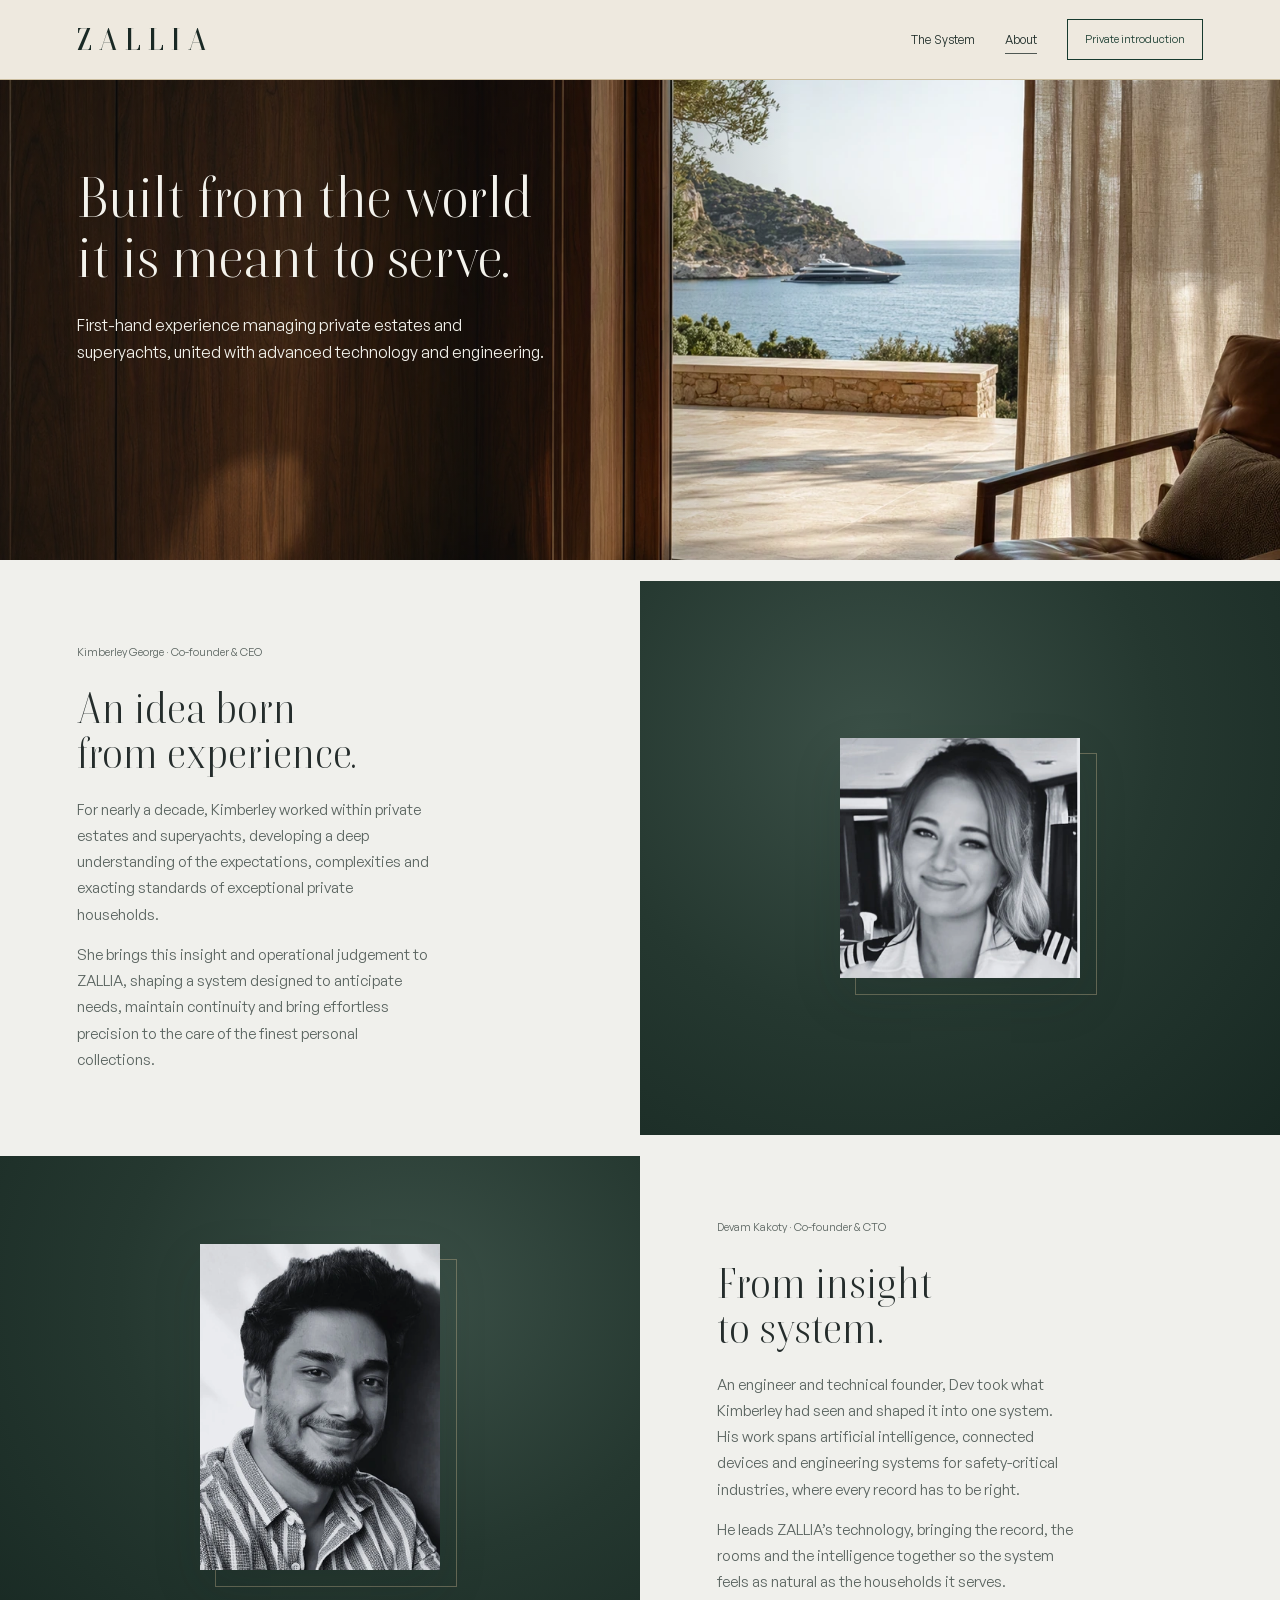
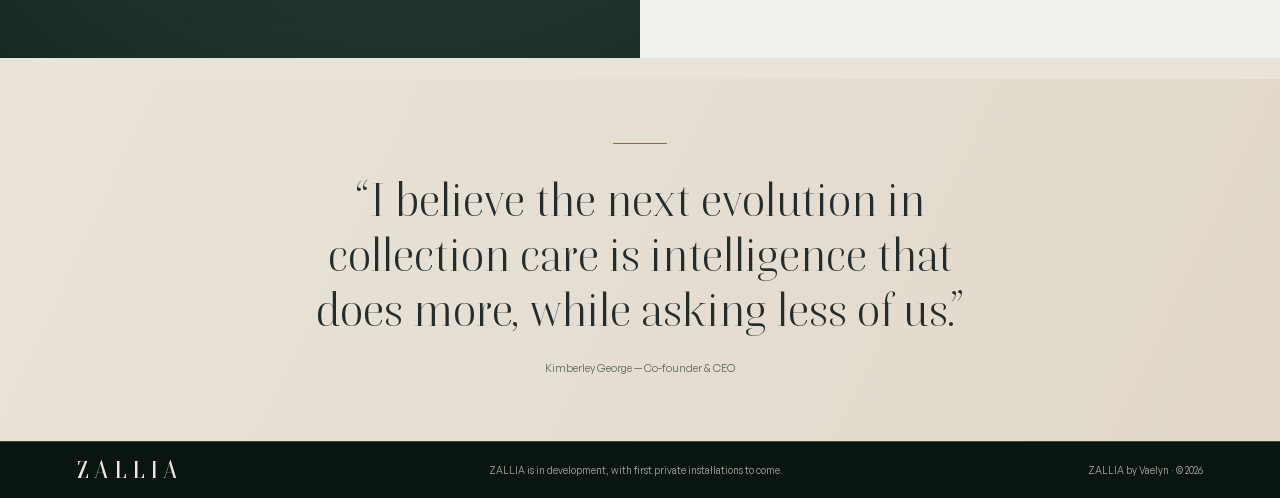
==== about.html @ d02bfb21 "Closing button 'Arrange a conversation'; phone Q&A sits on the film; loop plays while the section is" ====
<!doctype html>
<html lang="en">
<head>
<meta charset="utf-8"/>
<meta content="width=device-width, initial-scale=1" name="viewport"/>
<meta content="index, follow" name="robots"/>
<meta content="The operational experience and technical ambition behind Zallia." name="description"/>
<meta content="#133026" name="theme-color"/>
<link href="https://www.vaelyn.co/about.html" rel="canonical"/>
<link href="assets/brand/favicon.svg" rel="icon" type="image/svg+xml"/>
<meta content="website" property="og:type"/>
<meta content="About — Zallia" property="og:title"/>
<meta content="First-hand experience managing private estates and superyachts, united with advanced technology and engineering." property="og:description"/>
<meta content="https://www.vaelyn.co/about.html" property="og:url"/>
<meta content="https://www.vaelyn.co/assets/social/og-card.jpg" property="og:image"/>
<meta content="summary_large_image" name="twitter:card"/>
<meta content="https://www.vaelyn.co/assets/social/og-card.jpg" name="twitter:image"/>
<title>About — Zallia</title>
<link href="shared/site.css" rel="stylesheet"/>
<link href="shared/jade.css" rel="stylesheet"/>
<script defer="" src="assets/lucide.min.js"></script>
<script defer="" src="shared/site.js"></script>
<link href="shared/cinematic.css" rel="stylesheet"/><script defer="True" src="shared/cinematic.js"></script></head>
<body class="inner-page about-page v2-experience">
<a class="skip-link" href="#main">Skip to content</a>
<header class="site-header">
<a aria-label="Zallia home" class="wordmark" href="index.html">ZALLIA</a>
<nav aria-label="Main navigation" class="desktop-nav"><a href="system.html">The System</a>
<a aria-current="page" href="about.html">About</a><button class="outline-button compact" data-dialog="preview-dialog" type="button">Private introduction</button></nav>
<button aria-controls="mobile-nav" aria-expanded="false" aria-label="Open navigation" class="icon-button menu-toggle" type="button"><i aria-hidden="true" data-lucide="menu"></i></button>
<nav aria-label="Mobile navigation" class="mobile-nav" hidden="" id="mobile-nav"><a href="system.html">The System</a>
<a aria-current="page" href="about.html">About</a><button class="outline-button" data-dialog="preview-dialog" type="button">Private introduction</button></nav>
</header>
<main id="main"><header class="page-intro about-intro">
<img alt="" class="about-backdrop" decoding="async" fetchpriority="high" height="1152" loading="eager" sizes="100vw" src="assets/openings/about-1600.webp" srcset="assets/openings/about-640.webp 640w, assets/openings/about-960.webp 960w, assets/openings/about-1600.webp 1600w, assets/openings/about-2048.webp 2048w" width="2048"/>
<h1>Built from the world<br/>
it is meant to serve.</h1>
<p>First-hand experience managing private estates and superyachts, united with advanced technology and engineering.</p>
</header><section class="founder-story" id="origin">
<div class="founder-copy">
<p class="section-label">Kimberley George · Co-founder &amp; CEO</p>
<h2>An idea born<br/>
from experience.</h2><p>For nearly a decade, Kimberley worked within private estates and superyachts, developing a deep understanding of the expectations, complexities and exacting standards of exceptional private households.</p><p>She brings this insight and operational judgement to ZALLIA, shaping a system designed to anticipate needs, maintain continuity and bring effortless precision to the care of the finest personal collections.</p>
</div>
<figure class="founder-portrait">
<img alt="Kimberley George, co-founder of Zallia." decoding="async" height="512" loading="lazy" sizes="(max-width: 600px) 180px, 240px" src="assets/founders/kimberley-318.webp" srcset="assets/founders/kimberley-180.webp 180w, assets/founders/kimberley-318.webp 318w, assets/founders/kimberley-512.webp 512w" width="512"/>
</figure>
</section><section class="founder-story founder-reverse" id="engineering">
<div class="founder-copy">
<p class="section-label">Devam Kakoty · Co-founder &amp; CTO</p>
<h2>From insight<br/>
to system.</h2><p>An engineer and technical founder, Dev took what Kimberley had seen and shaped it into one system. His work spans artificial intelligence, connected devices and engineering systems for safety-critical industries, where every record has to be right.</p><p>He leads ZALLIA&rsquo;s technology, bringing the record, the rooms and the intelligence together so the system feels as natural as the households it serves.</p>
</div>
<figure class="founder-portrait">
<img alt="Devam Kakoty, co-founder of Zallia." decoding="async" height="594" loading="lazy" sizes="(max-width: 600px) 180px, 240px" src="assets/founders/devam-318.webp" srcset="assets/founders/devam-180.webp 180w, assets/founders/devam-318.webp 318w, assets/founders/devam-437.webp 437w" width="437"/>
</figure>
</section><section aria-label="Our ambition" class="founder-statement">
<blockquote class="pull-quote">“I believe the next evolution in collection care is intelligence that does more, while asking less of us.”</blockquote>
<p class="quote-credit">Kimberley George — Co-founder &amp; CEO</p>
</section></main>
<footer class="site-footer">
<div class="footer-main">
<div class="footer-brand">
<a aria-label="Zallia home" class="wordmark" href="index.html">ZALLIA</a>
<p class="footer-status">ZALLIA is in development, with first private installations to come.</p>
<p>ZALLIA by Vaelyn · © 2026</p>
</div>
</div>
</footer>
<dialog aria-labelledby="preview-title" id="preview-dialog">
<button aria-label="Close private introduction" class="icon-button dialog-close" data-close="" type="button"><i aria-hidden="true" data-lucide="x"></i></button>
<p class="eyebrow">A private introduction</p>
<h2 id="preview-title">Let’s talk about<br/>your collection.</h2>
<p>A private conversation about your collection and what you would like from Zallia. For you, or the people who care for it.</p>
<a class="outline-button" href="mailto:kimberley.g@vaelyn.co?subject=Zallia%20private%20introduction&amp;body=Hello%20Kimberley%2C%0A%0AI%27d%20like%20a%20private%20introduction%20to%20Zallia.%0A%0A">Start a conversation<i aria-hidden="true" data-lucide="arrow-up-right"></i></a>
<p class="dialog-note">Opens your email app.<br/><a href="mailto:kimberley.g@vaelyn.co">kimberley.g@vaelyn.co</a></p>
</dialog>
</body>
</html>
---- shared/site.css ----
@font-face{font-family:Boska;src:url("../assets/fonts/fontshare/2WOBSOJLL4JK7IHX3NLDIY3DAIT52O4K.woff2") format("woff2");font-style:normal;font-weight:400;font-display:swap}
@font-face{font-family:Boska;src:url("../assets/fonts/fontshare/DCZMHDUIIND3BTWZGHAVWGQPO6EB5M4I.woff2") format("woff2");font-style:normal;font-weight:500;font-display:swap}
@font-face{font-family:"General Sans";src:url("../assets/fonts/fontshare/7YY3ZAAE3TRV2LANYOLXNHTPHLXVWTKH.woff2") format("woff2");font-style:normal;font-weight:400;font-display:swap}
@font-face{font-family:"General Sans";src:url("../assets/fonts/fontshare/SB2OEB6IKZPRR6JT4GFJ2TFT6HBB6AZN.woff2") format("woff2");font-style:normal;font-weight:500;font-display:swap}
/* Shared material palette: architectural ink, mineral paper, a restrained metal accent.
   Dark openings establish the setting; light reading areas give the photographs air. */
:root{
 --ink:#252d2c;--paper:#f0f0ec;--white:#f4f3ed;--muted:#59635f;--green:#445d54;
 --surface-deep:#133026;--surface-mid:#202f2b;--surface-soft:#e4e6e1;--surface-raised:#f7f7f2;
 --surface-stone:#ddd5c8;--surface-linen:#e9e3d9;--line-warm:#b9afa0;
 --inverse-muted:#c9d1cb;--line:#c8ceca;--line-inverse:#ffffff29;
 --accent:#826f4b;--accent-inverse:#c5b38e;--accent-line:#c5b38e66;
 --focus-light:#526f63;--focus-dark:#d4c39c;--focus-ring:var(--focus-light);
 --button-hover:#445d540d;--panel-dark:#202f2bf7;--panel-light:#f0f0ecf7;
 --scrim-rgb:19 48 38;--image-shadow:0 1px 12px #0009;
 --ease-out:cubic-bezier(.22,.61,.36,1);--interaction-duration:180ms;
 --serif:Boska,Georgia,serif;--sans:"General Sans",Arial,Helvetica,sans-serif;--gutter:6%;
 --chapter-breath:clamp(12px,1.666667vw,28px);--header-height:80px;
 /* Architectural glass, adapted from the owner MVP's neutral graphite material.
    Restrained sheen and edge light; champagne is reserved for meaningful accents. */
 --glass-fill:rgb(12 16 18 / 66%);--glass-header-fill:rgb(12 16 18 / 78%);
 --glass-edge:rgb(241 246 250 / 25%);
 --glass-sheen:linear-gradient(125deg,#fafcff16,#eff4f805 34%,#ffffff03 66%,#d5dce209);
 --glass-shadow:0 20px 44px -16px #0009,0 5px 18px -9px #0007;
 --glass-rim:inset 0 1px 0 #fcfdff29,inset 1px 0 0 #f5f8fb0c;
 --glass-solid:#171d1f;
 /* Warm limestone chrome: quieter than white, richer than grey, and still
    distinct from the mineral page surfaces. Deep evergreen retains continuity
    with the collection system rather than introducing another brand colour. */
 --header-surface:#eee9df;--header-ink:#1a2925;--header-line:rgb(26 41 37 / 18%);
 --header-glass-fill:rgb(238 233 223 / 88%);
 --header-glass-sheen:linear-gradient(125deg,#fffdf9a8,#f8f3e940 42%,#e6dfd31f);
 --header-shadow:0 10px 30px -20px rgb(18 29 26 / 42%)
}
*{box-sizing:border-box}
html{scroll-behavior:smooth;scroll-padding-top:calc(var(--header-height) + 16px)}
body{margin:0;color:var(--ink);background:var(--paper);font:15px/1.6 var(--sans);font-synthesis:none;-webkit-font-smoothing:antialiased}
body:has(dialog[open]){overflow:hidden}
a{color:inherit;text-decoration:none}
button{font:inherit;color:inherit;cursor:pointer;border-radius:0}
a,button{-webkit-tap-highlight-color:transparent}
img{display:block;max-width:100%}
svg{width:18px;height:18px;stroke-width:1.35;flex-shrink:0}
button svg,a svg{pointer-events:none}
h1,h2,h3,p{margin:0}
h1,h2,h3,blockquote{font-family:var(--serif);font-weight:400;letter-spacing:0}
b,strong{font-weight:500}
a:focus-visible,button:focus-visible,summary:focus-visible,[tabindex="0"]:focus-visible{outline:2px solid var(--focus-ring);outline-offset:5px}
[hidden]{display:none!important}
section{scroll-margin-top:12px}
:is(a,button,summary,input,select,textarea,[tabindex]){scroll-margin-block:12px}
/* Breathing room belongs to the incoming section, not an exposed white gutter.
   Continue its material into a small internal band; no footer spacer or effects. */
#main{display:flex;flex-direction:column;gap:0;padding-bottom:0}
#main>:not(script):not(:first-child){border-block-start:var(--chapter-breath) solid var(--chapter-surface,var(--paper))}
.page-intro,.hero,.chapter.dark,.founder-statement,.owner-readiness,.system-environment,.system-follow-through{--chapter-surface:var(--surface-deep)}
.owner-physical,.system-connected{--chapter-surface:var(--surface-soft)}
#main>.page-intro{width:100%;margin:0}
#main>script{display:none}
.skip-link{position:fixed;top:10px;left:10px;z-index:100;background:white;padding:12px 20px;transform:translateY(-160%)}
.skip-link:focus{transform:none}
/* One header treatment for every page; no Home-only opacity or positioning. */
.site-header{position:fixed;inset:0 0 auto;z-index:40;display:flex;align-items:center;justify-content:space-between;gap:28px;padding:19px var(--gutter);border-bottom:1px solid var(--header-line);background:var(--header-surface);color:var(--header-ink);--focus-ring:var(--focus-light);--button-hover:rgb(26 41 37 / 7%);box-shadow:var(--header-shadow),inset 0 -1px 0 #ffffff73}
.inner-page::before{content:"";position:absolute;inset:0 0 auto;height:var(--header-height);background:var(--header-surface);pointer-events:none}
.inner-page #main{padding-top:var(--header-height)}
.wordmark{font:500 31px/1 var(--serif);letter-spacing:7px;white-space:nowrap}
.desktop-nav{display:flex;align-items:center;gap:30px}
.desktop-nav>a{font-size:12px;padding-block:8px}
.desktop-nav>a:hover,a[aria-current=page]{text-decoration:underline;text-underline-offset:7px;text-decoration-thickness:1px}
.outline-button{display:inline-flex;align-items:center;justify-content:space-between;gap:27px;min-height:48px;padding:12px 21px;border:1px solid currentColor;background:transparent;font-size:12px;line-height:1.4;transition:background var(--interaction-duration) var(--ease-out)}
.outline-button:hover{background:var(--button-hover)}
.outline-button svg{width:17px;height:17px;transition:transform var(--interaction-duration) var(--ease-out)}
.outline-button:is(:hover,:focus-visible) svg{transform:translateX(3px)}
.compact{min-height:41px;padding:9px 17px;gap:21px;font-size:11px}
.text-link{display:inline-flex;align-items:center;gap:16px;font-size:12px;border-bottom:1px solid var(--muted);padding-bottom:8px;margin-top:26px}
.text-link:hover{color:var(--green)}
.icon-button{display:grid;place-items:center;width:44px;height:44px;background:none;border:1px solid transparent}
.icon-button:hover{border-color:currentColor}
.menu-toggle,.mobile-nav{display:none}
.eyebrow{font:10px/1.5 var(--sans);letter-spacing:1.6px;text-transform:uppercase}
.section-label{display:flex;align-items:center;gap:14px;margin-bottom:25px;font:10px/1.5 var(--sans);color:var(--muted)}
.section-label::after{content:"";display:block;height:1px;width:54px;background:currentColor;opacity:.5}
.hero{position:relative;height:min(92svh,980px);min-height:740px;overflow:hidden;color:var(--white);background:var(--surface-deep);--focus-ring:var(--focus-dark)}
.hero-art{position:absolute;inset:0;container-type:size;overflow:hidden}
/* Keep artwork and interface coordinates on the same 16:9 plane while cropping. */
.hero-architecture{position:absolute;left:50%;top:50%;width:max(100cqw,177.7778cqh);aspect-ratio:16/9;transform:translate(-50%,-50%)}
.hero-photo{position:absolute;inset:0;width:100%;height:100%;object-fit:cover;object-position:center}
.hero-mirror-hint{position:absolute;left:54%;top:29%;width:16%;color:var(--white);text-shadow:var(--image-shadow);isolation:isolate}
.hero-mirror-hint::before{content:"";position:absolute;z-index:-1;inset:-12px -10px;background:rgb(var(--scrim-rgb)/23%);filter:blur(10px);pointer-events:none}
.hero-mirror-hint>span{font:500 clamp(9px,1cqw,15px)/1 var(--serif);letter-spacing:3px}
.hero-mirror-hint>p{font:400 clamp(19px,2.6cqw,43px)/1.04 var(--serif);margin-top:24px}
.hero-mirror-hint>small{display:block;font-size:clamp(8px,.72cqw,12px);line-height:1.6;margin-top:22px;color:var(--white)}
.hero::after{content:"";position:absolute;inset:0;background:linear-gradient(90deg,rgb(var(--scrim-rgb)/94%) 0%,rgb(var(--scrim-rgb)/84%) 23%,rgb(var(--scrim-rgb)/46%) 43%,transparent 62%);pointer-events:none}
.hero-copy{position:relative;z-index:1;display:flex;flex-direction:column;align-items:flex-start;justify-content:center;height:100%;padding:137px var(--gutter) 67px}
.hero-copy .eyebrow{margin-bottom:25px;font-size:10px;letter-spacing:2px;color:var(--accent-inverse)}
.hero h1{font-size:64px;line-height:1.08;letter-spacing:0;max-width:600px;text-wrap:balance}
.hero-copy .lead{max-width:480px;font-size:16px;line-height:1.75;color:var(--white);margin-top:26px;text-wrap:pretty}
.hero-scope{font-size:12px;line-height:1.7;color:var(--inverse-muted);margin-top:18px}
.hero-actions{display:flex;align-items:center;gap:27px;margin-top:30px;flex-wrap:wrap}
.hero-actions .outline-button{background:var(--paper);color:var(--surface-deep);border-color:var(--paper);min-height:49px}
.hero-actions .outline-button:hover{background:var(--surface-soft);border-color:var(--surface-soft)}
.story-band{display:grid;grid-template-columns:36% 64%;border-bottom:1px solid var(--line)}
.story-copy{padding:52px 40px 52px 16.65%;align-self:center}
.story-copy h2{font-size:47px;line-height:1.04;margin-bottom:23px}
.story-copy>p{font-size:15px;line-height:1.65;color:var(--muted);max-width:345px}
.story-scene{position:relative;min-height:470px;overflow:hidden;background:#dddcd4}
.story-scene>img{width:100%;height:100%;position:absolute;object-fit:cover;object-position:center}
.movement-scene>img{object-position:45% center}
.example-label{font:9px/1.4 var(--sans);letter-spacing:.6px;color:var(--muted);text-transform:uppercase}
.movement-notice{position:absolute;right:5%;top:22%;width:250px;background:var(--panel-dark);color:var(--white);border:1px solid var(--accent-line);padding:17px 18px;box-shadow:0 8px 30px #11111118}
.movement-notice .example-label{display:block;color:var(--inverse-muted);font-size:8px;margin-bottom:12px}
.notice-title{display:flex;align-items:center;gap:9px;font-size:11px;padding-bottom:12px;border-bottom:1px solid var(--line-inverse)}
.notice-title svg{width:15px;height:15px}
.movement-notice strong{display:block;margin-top:12px;font-size:13px;font-weight:400}
.movement-notice p{font-size:10px;color:var(--inverse-muted);margin-top:6px;line-height:1.7}
.movement-notice .notice-foot{font-size:9px;color:var(--inverse-muted);margin-top:12px}
.operations-band{grid-template-columns:57% 43%}
.operations-band .story-copy{padding:55px 14% 55px 12%}
.operations-band .story-copy h2{max-width:380px}
.operations-scene{min-height:510px}
.operations-scene>img{object-position:60% center}
.scene-caption{position:absolute;bottom:23px;left:26px;right:26px;color:white;font-size:10px;display:flex;align-items:center;gap:10px;padding:12px 15px;background:#1c241de6;max-width:390px}
.scene-caption svg{width:15px;height:15px}
.request-caption{display:block;max-width:430px;padding:20px 23px}
.request-caption .example-label{display:block;color:#ced6c4;font-size:8px;margin-bottom:9px}
.request-caption>p{font:28px/1.15 var(--serif);margin-bottom:14px}
.request-caption>span:last-child{display:flex;align-items:center;gap:10px;font-size:11px;color:#e1e7d9}
.owner-band{position:relative;min-height:620px;color:var(--white);background:#242820;overflow:hidden}
.owner-band>img{position:absolute;inset:0;width:100%;height:100%;object-fit:cover}
.owner-band::after{content:"";position:absolute;inset:0;background:linear-gradient(90deg,#182017c9,#18201745 42%,transparent 62%);pointer-events:none}
.owner-copy{position:relative;z-index:1;padding:76px 0 75px var(--gutter);width:42%}
.owner-copy .section-label{color:#d8ddcf}
.owner-copy h2{font-size:51px;line-height:1.03;margin-bottom:24px;text-wrap:balance;max-width:500px}
.owner-copy>p{color:#e1e4d9;font-size:15px;max-width:360px;line-height:1.7;margin-bottom:28px}
.chapter>div,.story-band>div{min-width:0}
/* V1.1: three interfaces to one system, not three separate products. */
.interfaces{padding:67px var(--gutter) 64px;background:#f1eee7}
.interfaces-heading{display:grid;grid-template-columns:1fr 1fr;align-items:end;gap:12%;margin-bottom:40px}
.interfaces-heading h2{font-size:47px;line-height:1.05}
.interfaces-heading>p{font-size:14px;line-height:1.75;color:var(--muted);max-width:410px;padding-bottom:5px}
.interfaces-layout{display:grid;grid-template-columns:31% 69%;gap:0}
.interfaces-layout>div{min-width:0}
.interface-tabs{padding-right:35px}
.interface-tab{display:block;text-align:left;width:100%;padding:23px 17px 24px 0;background:none;border:0;border-top:1px solid #c5c8bb;position:relative}
.interface-tab:last-child{border-bottom:1px solid #c5c8bb}
.interface-tab::before{content:"";position:absolute;left:-15px;top:23px;bottom:24px;width:2px;background:transparent}
.interface-tab[aria-selected=true]::before{background:#557049}
.interface-tab-title{display:flex;align-items:center;justify-content:space-between;gap:14px;font:28px/1.15 var(--serif)}
.interface-tab-title svg{width:17px;height:17px;opacity:.35;transition:opacity .2s}
.interface-tab:hover .interface-tab-title svg,.interface-tab[aria-selected=true] .interface-tab-title svg{opacity:1}
.interface-tab-copy{display:block;font-size:12px;line-height:1.65;color:var(--muted);margin-top:12px;max-width:275px}
.interface-tab-note{display:block;font-size:10px;color:#3e5739;margin-top:13px}
.interface-panel{position:relative;height:545px;overflow:hidden;background:#ddd8cc;container-type:size}
.interface-panel:focus-visible{outline-offset:6px}
.interface-backdrop{position:absolute;inset:0;width:100%;height:100%;object-fit:cover}
.mirror-panel::before{content:"";position:absolute;inset:0;z-index:1;background:linear-gradient(0deg,#162017cc,transparent 27%);pointer-events:none}
.mirror-architecture{position:absolute;left:50%;top:50%;width:max(100cqw,177.7778cqh);aspect-ratio:16/9;transform:translate(-50%,-50%)}
.mirror-architecture::before{content:"";position:absolute;left:32%;top:0;width:35.5%;height:100%;z-index:1;background:linear-gradient(180deg,#17221944,#07140c22 66%,transparent 90%);pointer-events:none}
.mirror-display{position:absolute;z-index:2;top:16%;left:35%;width:28%;color:#f5f4ec;text-shadow:0 1px 6px #121810b3}
.screen-wordmark{display:block;font:500 14px/1 var(--serif);letter-spacing:4px}
.screen-eyebrow{display:block;font:9px/1.5 var(--sans);color:#607054;letter-spacing:.2px}
.mirror-display .screen-eyebrow{margin-top:25px;color:#e2e7d8;font-size:10px}
.mirror-greeting{font:clamp(31px,4cqw,42px)/1.02 var(--serif);margin-top:11px}
.mirror-palette{font-size:11px;line-height:1.6;color:#e4e8dc;margin-top:13px}
.selection-gallery{display:grid;grid-template-columns:repeat(3,minmax(0,1fr));gap:14px;margin-top:23px}
.selection-piece{min-width:0;margin:0}
.selection-piece img{width:100%;height:auto;aspect-ratio:1;object-fit:cover;background:#c9bba6}
.selection-piece figcaption{font:11px/1.5 var(--sans);margin-top:10px;color:var(--muted)}
.mirror-display .selection-gallery{gap:8px;margin-top:18px}
.mirror-display .selection-piece img{aspect-ratio:1.05;border:1px solid #f2eadc40}
.mirror-display .selection-piece figcaption{font-size:9px;line-height:1.4;margin-top:7px;color:#f0f1e8}
.mirror-prompt{font:400 18px/1.2 var(--serif);color:#e0e4d6;margin-top:18px;max-width:230px}
.interface-caption{position:absolute;z-index:2;bottom:23px;left:27px;right:27px;font-size:12px;line-height:1.6;color:#fcfcf7}
.interface-caption>span{font-size:9px;opacity:.87}
.staff-panel{display:flex;align-items:center;justify-content:center;padding:38px 28px 96px;background:linear-gradient(150deg,#e0ddd3,#c9c8b9)}
.staff-display{width:100%;max-width:550px;background:#f6f5ef;border:9px solid #283128;border-radius:8px;box-shadow:10px 17px 30px #222c2421}
.console-top{display:flex;justify-content:space-between;align-items:center;gap:15px;padding:15px 22px;border-bottom:1px solid #d4d7ca}
.console-top>span:last-child{font-size:9px;color:#616b58}
.console-body{padding:24px 22px 18px}
.console-heading{font:34px/1.1 var(--serif);margin-top:7px}
.console-subtitle{font-size:10px;color:#69715f;margin-top:10px;margin-bottom:21px}
.console-row{display:flex;justify-content:space-between;align-items:center;gap:15px;padding:13px 0;border-top:1px solid #d8dbce;font-size:11px}
.console-row>span:first-child{display:flex;align-items:center;gap:10px}
.console-row>span:last-child{font-size:9px;color:#4f6144}
.console-row svg{width:15px;height:15px;color:#74826b}
.console-foot{display:flex;align-items:center;gap:8px;font-size:9px;color:#65725b;border-top:1px solid #d8dbce;padding-top:15px}
.console-foot svg{width:14px;height:14px}
.staff-panel .interface-caption,.app-panel .interface-caption{color:#36422e}
.app-panel{display:flex;align-items:center;justify-content:center;padding:24px 30px 84px;background:linear-gradient(120deg,#d0d4c4,#e8e6dc)}
.app-display{position:relative;width:219px;height:426px;padding:30px 20px 18px;background:#f6f4ec;border:5px solid #30362a;border-radius:28px;box-shadow:12px 18px 28px #29322224}
.app-camera{position:absolute;width:46px;height:8px;background:#30362a;top:8px;left:calc(50% - 23px);border-radius:6px}
.app-display .screen-wordmark{font-size:12px;letter-spacing:3px}
.app-display .screen-eyebrow{font-size:8px;margin-top:21px}
.app-heading{font:31px/1.02 var(--serif);margin-top:6px}
.app-piece{height:131px;margin-top:14px;overflow:hidden;background:#d0c5b3}
.app-piece img{width:100%;height:100%;object-fit:cover;object-position:50% 57%}
.app-piece-title{font-size:11px;margin-top:12px}
.app-piece-state{font-size:9px;color:#65715a;margin-top:3px}
.app-update{display:flex;align-items:center;gap:8px;font-size:9px;line-height:1.5;color:#4b6041;margin-top:15px;padding-top:12px;border-top:1px solid #d5d8c9}
.app-update svg{width:14px;height:14px}
.trust-band{padding:49px var(--gutter) 52px;display:grid;grid-template-columns:1fr 1fr;gap:12%;border-top:1px solid var(--line)}
.trust-band h2{font-size:31px;line-height:1.15}
.trust-band p{font-size:13px;color:var(--muted);line-height:1.7;margin-top:14px;max-width:470px}
.trust-band .text-link{margin-top:19px;font-size:11px}
.site-footer{position:relative;isolation:isolate;overflow:hidden;background:#081510;color:#eee7db;padding:6px var(--gutter);border-top:1px solid #a8946866;--focus-ring:var(--focus-dark)}
.site-footer::before{content:"";position:absolute;z-index:-1;inset:0;background:linear-gradient(105deg,#06110dcf,#0b1b15d9),var(--jade-texture) center 46%/cover;opacity:.09;pointer-events:none}
.footer-main{position:relative;display:block}
.footer-brand{display:flex;flex-wrap:wrap;align-items:center;justify-content:space-between;gap:0 16px}
.footer-brand p{font:10px/1.5 var(--sans);color:#aaa99f;white-space:nowrap}
.site-footer .wordmark{display:flex;align-items:center;min-height:44px;font-size:24px;letter-spacing:5px}
/* Footer status line: honest, quiet, part of the brand line; legible on the midnight footer. */
.footer-status{order:0;flex:1 1 auto;text-align:center;white-space:normal!important}
.footer-brand>p:last-child{order:1}
@media(max-width:700px){.footer-status{order:2;flex-basis:100%;text-align:left!important;padding-bottom:10px}}
/* Deeper pages share the same editorial system. */
.page-intro{padding:69px var(--gutter) 53px;max-width:none;margin:auto;background:var(--surface-deep);color:var(--white);--focus-ring:var(--focus-dark)}
.page-intro .eyebrow{color:var(--accent-inverse);margin-bottom:22px}
.page-intro h1{font-size:68px;line-height:1;max-width:830px}
.page-intro>p:last-child{margin-top:25px;max-width:54ch;font-size:17px;line-height:1.65;color:var(--inverse-muted)}
.page-cover{position:relative;margin:0 var(--gutter);aspect-ratio:2.35;overflow:hidden;background:#33382e}
.page-cover img{position:absolute;inset:0;width:100%;height:100%;object-fit:cover}
.page-cover .scene-caption{max-width:580px}
.page-cover.operations-cover img,.page-cover.owner-cover img{object-position:center 25%}
.page-cover.collection-cover img{object-position:center 60%}
.chapter{display:grid;grid-template-columns:38% 62%;padding:70px var(--gutter);border-bottom:1px solid var(--line);gap:0}
.chapter-heading{padding-right:15%}
.chapter-heading h2{font-size:44px;line-height:1.06}
.chapter-heading>p{font-size:13px;color:var(--muted);margin-top:20px}
.chapter-content>p{color:var(--muted);font-size:15px;line-height:1.75;max-width:62ch}
.chapter-content>p+p{margin-top:20px}
.chapter-content>p.section-followup{margin-top:27px;font-size:14px}
.chapter-photo{margin-top:29px;width:100%;height:auto;aspect-ratio:16/8;object-fit:cover}
.onboarding-steps{display:grid;grid-template-columns:repeat(3,minmax(0,1fr));gap:22px;padding:0;margin:27px 0 0;list-style:none}
.onboarding-steps li{border-top:1px solid var(--line);padding-top:18px}
.onboarding-steps h3{font-size:25px;line-height:1.08;margin:0 0 11px}
.onboarding-steps p{font-size:12px;line-height:1.7;color:var(--muted)}
.feature-list{margin:28px 0 0;padding:0;list-style:none;border-top:1px solid var(--line)}
.feature-list li{display:grid;grid-template-columns:180px 1fr;gap:30px;padding:19px 0;border-bottom:1px solid var(--line)}
.feature-list strong{font-size:13px;font-weight:400}
.feature-list p{font-size:13px;color:var(--muted);line-height:1.7}
.chapter.dark{background:var(--surface-deep);color:var(--white);--focus-ring:var(--focus-dark)}
.dark .section-label,.dark .chapter-heading>p,.dark .chapter-content>p,.dark .feature-list p{color:var(--inverse-muted)}
.dark .feature-list,.dark .feature-list li{border-color:var(--line-inverse)}
.dark .example-label{color:var(--inverse-muted)}
.intent-example{border-block:1px solid var(--line-inverse);padding:25px 0;margin-top:29px}
.intent-request{font:35px/1.12 var(--serif);max-width:580px}
.intent-example ol{display:grid;grid-template-columns:repeat(3,minmax(0,1fr));gap:24px;list-style:none;padding:0;margin:26px 0 0}
.intent-example li strong{display:block;font-weight:400;font-size:13px;margin-bottom:9px}
.intent-example li>span{display:block;font-size:12px;line-height:1.7;color:var(--inverse-muted)}
.technical-detail{border-block:1px solid #7a897366;margin-top:28px;padding:19px 0}
.technical-detail summary{cursor:pointer;font-size:12px;line-height:1.7}
.technical-detail p{font-size:13px;line-height:1.75;color:#d5decd;margin-top:17px;max-width:700px}
.change-example{margin-top:29px}
.change-note,.change-response{padding:5px 0 5px 22px;border-left:1px solid var(--accent-inverse);margin-top:22px}
.change-note>span,.change-response>span{font-size:10px;color:var(--inverse-muted);letter-spacing:.4px}
.change-note p,.change-response p{font-size:14px;line-height:1.7;margin-top:10px;max-width:610px}
.change-response{border-color:var(--inverse-muted);margin-top:28px}
.change-outcome{font-size:11px;color:var(--inverse-muted);margin-top:24px}
.handover-story{padding:66px var(--gutter);border-bottom:1px solid var(--line)}
.handover-heading{display:grid;grid-template-columns:38% 62%;margin-bottom:34px}
.handover-heading h2{font-size:44px;line-height:1.06;padding-right:12%}
.handover-heading>p{color:var(--muted);max-width:60ch;align-self:end;font-size:15px;line-height:1.75}
.handover-gallery{display:grid;grid-template-columns:repeat(4,minmax(0,1fr));gap:20px;list-style:none;padding:0;margin:0}
.handover-gallery img{width:100%;height:auto;aspect-ratio:4/5;object-fit:cover}
.handover-gallery h3{font:400 13px/1.4 var(--sans);margin-top:18px}
.handover-gallery p{font-size:12px;color:var(--muted);line-height:1.7;margin-top:8px;max-width:250px}
.anticipation-example{border-block:1px solid var(--line-inverse);margin-top:27px;padding:24px 0}
.anticipation-example h3{font-size:33px;line-height:1.1;margin-top:17px;max-width:560px}
.anticipation-example>p{font-size:14px;color:var(--inverse-muted);line-height:1.75;max-width:650px;margin-top:18px}
.proposal-label{display:block;font-size:11px;color:var(--inverse-muted);margin-top:21px}
.founder-statement{position:relative;padding:64px var(--gutter);background:linear-gradient(115deg,var(--surface-linen),#e1d8ca);color:var(--ink);--chapter-surface:var(--surface-linen)}
.founder-statement::before{content:"";display:block;width:54px;height:1px;background:var(--accent);margin:0 auto 28px}
.founder-statement .pull-quote{max-width:960px;margin-inline:auto;text-align:center;font-size:47px;text-wrap:balance}
.founder-statement .quote-credit{text-align:center;color:var(--muted)}
/* About: architectural context, then two complementary founder stories.
   Authentic deck portraits stay modest in size until originals are supplied. */
.about-page .about-intro{position:relative;isolation:isolate;overflow:hidden;background:var(--surface-deep);color:var(--white);padding-block:88px 82px;min-height:480px;--focus-ring:var(--focus-dark)}
.about-backdrop{position:absolute;z-index:-2;inset:0;width:100%;height:100%;object-fit:cover;object-position:center 53%}
.about-intro::after{content:"";position:absolute;z-index:-1;inset:0;background:linear-gradient(90deg,#10161573 0%,#10161566 41%,transparent 62%)}
.about-page .about-intro h1{max-width:48%;font-size:clamp(44px,4.4vw,68px);line-height:1.06}
.about-page .about-intro>p:last-child{color:var(--white);max-width:42%;font-size:16px}
.founder-story{display:grid;grid-template-columns:1fr 1fr;min-width:0;background:var(--paper)}
.founder-copy{align-self:stretch;display:flex;flex-direction:column;justify-content:center;padding:62px 10% 62px calc(var(--gutter)*2);background:var(--paper);color:var(--ink)}
.founder-copy .section-label{font-size:11px;line-height:1.7;flex-wrap:wrap;margin-bottom:24px}
.founder-copy .section-label::after{display:none}
.founder-copy h2{font-size:clamp(37px,3.25vw,52px);line-height:1.08}
.founder-copy>p:not(.section-label){max-width:40ch;color:var(--muted);font-size:15px;line-height:1.75;margin-top:21px}
.founder-copy>p+p:not(.section-label){margin-top:14px}
.founder-portrait{position:relative;isolation:isolate;margin:0;display:flex;align-items:center;justify-content:center;min-height:430px;background:radial-gradient(ellipse at 36% 28%,#3b5047 0%,#253830 50%,#182923 100%)}
.founder-portrait::before{content:"";position:absolute;z-index:-1;width:240px;aspect-ratio:1;transform:translate(16px,16px);border:1px solid var(--accent-line)}
.founder-portrait img{width:240px;height:auto;box-shadow:0 20px 46px #18232124}
.founder-reverse{--chapter-surface:var(--paper);background:var(--paper);color:var(--ink)}
.founder-reverse .section-label{color:var(--muted)}
.founder-reverse .founder-copy>p:not(.section-label){color:var(--muted)}
.founder-reverse .founder-copy{grid-column:2;grid-row:1;padding-left:12%;padding-right:12%}
.founder-reverse .founder-portrait{grid-column:1;grid-row:1;background:radial-gradient(ellipse at 64% 28%,#3b5047 0%,#253830 50%,#182923 100%)}
.founder-reverse .founder-portrait::before{aspect-ratio:437/594;border-color:var(--accent-line)}
@media(max-width:800px){
 .about-page .about-intro{padding-block:44px 170px;min-height:500px}
 .about-backdrop{object-position:65% 50%}
 .about-intro::after{background:linear-gradient(180deg,#101615db 0%,#101615c4 47%,#1016154d 77%,#10161500 100%)}
 .about-page .about-intro h1{max-width:100%;font-size:50px}
 .about-page .about-intro>p:last-child{max-width:46ch;font-size:15px}
 .founder-story{grid-template-columns:1fr}
 .founder-story .founder-copy{grid-column:1;grid-row:1;padding:38px var(--gutter)}
 .founder-story .founder-portrait{grid-column:1;grid-row:2;min-height:310px;padding:28px}
 .founder-copy>p:not(.section-label){max-width:52ch;font-size:14px}
 .founder-copy h2{font-size:39px}
}
@media(max-width:600px){
 .about-page .about-intro{padding-block:37px 160px;min-height:500px}
 .about-page .about-intro h1{font-size:43px}
 .founder-story .founder-portrait{min-height:260px}
 .founder-portrait img{width:180px}
 .founder-portrait::before{width:180px;transform:translate(12px,12px)}
 .founder-copy .section-label{font-size:10px;margin-bottom:20px}
 .founder-copy h2{font-size:37px}
}
.example-panel{margin-top:29px;padding:28px 31px;background:#eceee5;border:1px solid #cbd1c2}
.example-panel h3{font-size:31px;line-height:1.12}
.example-tabs{display:flex;gap:22px;border-bottom:1px solid #c3cabb;margin:20px 0}
.example-tab{border:0;border-bottom:2px solid transparent;padding:10px 0;background:none;font-size:12px}
.example-tab[aria-selected=true]{border-color:var(--green);color:var(--green)}
.example-output{min-height:126px}
.example-output h4{font:400 15px/1.5 var(--sans);margin:0 0 14px}
.example-output p{font-size:13px;color:var(--muted);line-height:1.75}
.example-output p+p{margin-top:13px}
.curation-edit{margin-top:27px;border-block:1px solid var(--line);padding:0 0 23px}
.curation-edit .example-tabs{margin:0 0 25px;gap:30px}
.curation-edit .example-tab{min-height:47px}
.curation-edit h3{font-size:37px;line-height:1.08;margin:10px 0 13px}
.curation-edit #curation-body{max-width:52ch;font-size:14px;line-height:1.7;color:var(--muted);min-height:48px}
.curation-edit .selection-gallery{gap:16px}
.curation-choice{display:flex;align-items:center;justify-content:space-between;gap:16px 24px;flex-wrap:wrap;margin-top:20px}
.curation-refine{display:inline-flex;align-items:center;gap:10px;min-height:44px;border:0;border-bottom:1px solid #7f8a78;padding:9px 0;background:none;font-size:12px;line-height:1.5;text-align:left}
.curation-refine:hover{color:var(--green);border-color:var(--green)}
.curation-refine svg{width:15px;height:15px}
.curation-choice>p{font-size:11px;line-height:1.6;color:var(--muted);max-width:32ch}
.outcome-view{margin:28px 0 0;background:var(--paper);color:var(--ink);border:1px solid #697363;overflow:hidden}
.outcome-topline{display:flex;align-items:center;justify-content:space-between;gap:15px;padding:16px 23px;border-bottom:1px solid var(--line)}
.outcome-topline .screen-wordmark{font-size:15px;letter-spacing:4px}
.outcome-topline>span:last-child{font-size:11px;color:var(--muted)}
.outcome-body{display:grid;grid-template-columns:56% 44%;margin:0}
.outcome-photo{width:100%;height:100%;min-height:320px;max-height:390px;object-fit:cover;object-position:53% center}
.outcome-copy{display:flex;flex-direction:column;justify-content:center;align-items:flex-start;padding:30px 25px;margin:0}
.outcome-occasion{font-size:11px;color:var(--muted);line-height:1.5}
.outcome-copy h4{font:400 clamp(30px,3.1vw,43px)/1.06 var(--serif);margin:15px 0 30px}
.outcome-confirmation{display:flex;align-items:flex-start;gap:9px;margin:0;padding-top:17px;border-top:1px solid var(--line);color:var(--green);font-size:12px;line-height:1.65}
.outcome-confirmation svg{width:18px;height:18px;flex:0 0 18px;margin-top:2px}
.evidence-row{display:flex;align-items:flex-start;gap:10px;margin-top:18px;font-size:11px;color:var(--green)}
.evidence-row svg{width:15px;height:15px}
.workflow-list{margin:0;padding:0;list-style:none}
.workflow-list li{position:relative;padding:0 0 29px 28px;border-left:1px solid var(--line);margin-left:3px}
.workflow-list li::before{content:"";position:absolute;left:-3px;top:13px;width:5px;height:5px;background:var(--green);border-radius:50%}
.workflow-list li:last-child{border-color:transparent;padding-bottom:0}
.workflow-list h3{font-size:30px;line-height:1.15;margin-bottom:12px}
.workflow-list p{max-width:62ch;font-size:14px;color:var(--muted)}
.pull-quote{margin:0;font-size:43px;line-height:1.18;max-width:780px}
.quote-credit{margin-top:22px;font-size:11px;color:var(--muted)}
/* Material rhythm also applies to the deeper public-only pages: distinguish
   adjacent chapters without new white gutters, art replacements or extra copy. */
.inner-page:not(.system-page) #personal.chapter{background:var(--surface-soft);--chapter-surface:var(--surface-soft)}
.inner-page #team.chapter{background:var(--surface-linen);--chapter-surface:var(--surface-linen)}
.status-note{padding:25px 0 0;margin-top:26px;border-top:1px solid var(--line)}
.status-note strong{display:block;font:400 12px var(--sans);margin-bottom:11px;color:var(--green)}
.status-note p{font-size:13px;line-height:1.7;color:var(--muted)}
dialog{width:min(560px,calc(100% - 32px));max-height:calc(100svh - 40px);overflow-y:auto;padding:56px 44px 39px;border:0;color:var(--ink);background:var(--paper)}
dialog{--focus-ring:var(--focus-light);--button-hover:#445d540d}
dialog::backdrop{background:rgb(var(--scrim-rgb)/76%);backdrop-filter:blur(4px)}
.dialog-close{position:absolute;top:12px;right:12px}
dialog .eyebrow{color:var(--muted);margin-bottom:19px}
dialog h2{font-size:43px;line-height:1.06;margin-bottom:24px}
dialog p{color:var(--muted);font-size:14px;line-height:1.7;margin-bottom:22px}
dialog .dialog-note{font-size:11px;margin:19px 0 0}
dialog .dialog-note a{text-decoration:underline;text-underline-offset:3px}
@media(min-width:1700px){
  .hero h1{font-size:80px;max-width:760px}.hero-copy .lead{font-size:17px;max-width:545px}.hero-scope{font-size:13px}.hero-copy .eyebrow{font-size:11px}
  .story-copy h2{font-size:55px}.story-scene{min-height:570px}.operations-scene{min-height:625px}
  .owner-band{min-height:730px}.owner-copy{padding-top:106px;width:41%}.owner-copy h2{font-size:64px}.owner-copy>p{max-width:440px;font-size:17px}
  .movement-notice{width:290px;padding:22px}.movement-notice strong{font-size:15px}.movement-notice p{font-size:12px}
  .interfaces-heading h2{font-size:56px}.interfaces-heading>p{font-size:16px;max-width:480px}
  .interface-panel{height:590px}
  .interface-tab{padding-block:28px}.interface-tab-title{font-size:34px}.interface-tab-copy{font-size:14px;max-width:350px}.interface-tab-note{font-size:11px}
}
@media(max-width:1199px){
  :root{--gutter:5%}.desktop-nav{gap:22px}.hero{min-height:720px}.hero h1{font-size:54px;max-width:515px}
  .hero-copy{padding-top:120px;padding-bottom:55px}.hero-copy .lead{max-width:420px;font-size:15px}.hero-actions{gap:20px}
  .hero-actions .outline-button{font-size:11px;padding-inline:17px;gap:20px}.story-copy{padding:40px 30px 40px 14%}
  .story-copy h2{font-size:37px}.story-copy>p{font-size:13px}.story-scene{min-height:435px}
  .movement-notice{width:224px;padding:15px;right:4%;top:18%}.operations-band .story-copy{padding:42px 10%}
  .owner-band{min-height:550px}.owner-copy{width:43%;padding-top:60px}.owner-copy h2{font-size:45px}.owner-copy>p{font-size:14px}
  .interface-tabs{padding-right:27px}.interface-tab-title{font-size:25px}.interface-tab-copy{font-size:11px}
  .interfaces-heading h2{font-size:43px}
  .page-intro h1{font-size:59px}.chapter{grid-template-columns:35% 65%;padding-block:55px}.chapter-heading h2{font-size:38px}
  .feature-list li{grid-template-columns:135px 1fr;gap:20px}.handover-heading h2{font-size:38px}
}
@media(max-width:800px){
  :root{--gutter:6%;--header-height:73px}.site-header{padding-block:14px}.wordmark{font-size:27px;letter-spacing:6px}.desktop-nav{display:none}.menu-toggle{display:grid;margin-right:-9px}
  .mobile-nav{position:absolute;display:flex;flex-direction:column;gap:2px;top:100%;left:0;right:0;padding:20px var(--gutter) 27px;background:var(--header-surface);color:var(--header-ink);box-shadow:0 14px 25px #0000001a;max-height:calc(100svh - var(--header-height));overflow-y:auto;overscroll-behavior:contain}
  .mobile-nav>a{display:block;padding:12px 0;border-bottom:1px solid var(--header-line);font-size:14px}.mobile-nav .outline-button{align-self:flex-start;margin-top:18px}
  .hero{height:auto;min-height:0;max-height:none;padding-top:var(--header-height);display:flex;flex-direction:column}
  .hero-art{position:relative;inset:auto;height:315px;order:1;width:100%}.hero::after{display:none}
  .hero-mirror-hint{top:24%}.hero-mirror-hint>p{margin-top:17px}.hero-mirror-hint>small{margin-top:16px}
  .hero-copy{height:auto;padding:38px var(--gutter) 36px;order:0;background:var(--surface-deep)}
  .hero h1{font-size:59px;max-width:650px}.hero-copy .eyebrow{max-width:none;margin-bottom:21px}.hero-copy .lead{max-width:570px;margin-top:22px}
  .hero-actions{margin-top:25px;gap:27px}.hero-actions .outline-button{font-size:12px}
  .story-band{grid-template-columns:42% 58%}.story-copy{padding:36px 26px 36px 14.3%}.story-copy h2{font-size:34px}.story-copy>p{font-size:13px}
  .story-scene{min-height:470px}.movement-scene>img{object-position:28% center}.movement-notice{right:18px;top:auto;bottom:24px;width:220px}
  .operations-band{grid-template-columns:52% 48%}.operations-band .story-copy{padding:37px 12%}.operations-scene>img{object-position:72% center}
  .scene-caption{left:16px;right:16px;bottom:20px;font-size:9px}.owner-band{min-height:580px}.owner-band>img{object-position:48% center}
  .owner-copy{width:45%}.owner-copy h2{font-size:40px}.owner-copy>p{font-size:13px}
  .interfaces{padding-block:44px}.interfaces-heading{gap:8%;margin-bottom:28px}.interfaces-heading h2{font-size:39px}.interfaces-heading>p{font-size:13px}
  .interfaces-layout{grid-template-columns:1fr}.interface-tabs{display:grid;grid-template-columns:repeat(3,minmax(0,1fr));padding-right:0;gap:19px;margin-bottom:26px}
  .interface-tab{padding:17px 0;border-bottom:1px solid #c5c8bb}.interface-tab::before{left:0;right:0;top:-1px;height:2px;width:auto;bottom:auto}
  .interface-tab-title{font-size:24px}.interface-tab-title svg{display:none}.interface-tab-copy{font-size:12px;max-width:none}
  .interface-tab-note{font-size:10px}.interface-panel{height:535px}
  .trust-band{gap:8%;padding-block:39px}.trust-band h2{font-size:29px}.trust-band p{font-size:12px}
  .page-intro{padding-block:49px 37px}.page-intro h1{font-size:53px}.page-intro>p:last-child{font-size:15px;max-width:580px}.page-cover{height:330px;aspect-ratio:auto}
  .chapter{grid-template-columns:1fr;gap:28px;padding-block:43px}.chapter-heading{padding-right:0}.chapter-heading h2{max-width:550px;font-size:39px}.chapter-heading h2 br{display:none}
  .chapter-heading>p{max-width:600px;margin-top:15px}.chapter .section-label{margin-bottom:17px}.chapter-content>p{font-size:14px}.feature-list{margin-top:22px}.pull-quote{font-size:38px}
  .handover-story{padding-block:43px}.handover-heading{grid-template-columns:1fr;gap:24px}.handover-heading h2{font-size:39px}.handover-heading>p{font-size:14px}
  .handover-gallery{gap:14px}.handover-gallery h3{font-size:12px}.handover-gallery p{font-size:11px}
  .founder-statement{padding-block:49px}.founder-statement .pull-quote{font-size:40px}
}
@media(max-width:600px){
  .hero{height:auto;min-height:0;max-height:none;padding-top:var(--header-height);display:flex;flex-direction:column}
  .hero-art{height:255px}.hero::after{display:none}.hero-mirror-hint>small{display:none}
  .hero-copy{height:auto;padding:29px var(--gutter) 32px;order:0;background:var(--surface-deep)}.hero-copy .eyebrow{font-size:9px;margin-bottom:20px;max-width:none}
  .hero h1{font-size:46px;max-width:420px;line-height:1.08;letter-spacing:0;text-wrap:initial}.hero h1 br{display:none}
  .hero-copy .lead{font-size:14.5px;line-height:1.65;max-width:440px;margin:21px 0 0}.hero-scope{font-size:11px;line-height:1.7;margin-top:17px}
  .hero-actions{gap:8px 22px;margin-top:25px}.hero-actions .outline-button{font-size:12px;padding-inline:18px;gap:22px}
  .outline-button{min-height:46px;font-size:11px}
  .story-band{grid-template-columns:1fr}.story-copy,.operations-band .story-copy{padding:33px var(--gutter) 35px}
  .story-copy h2{font-size:39px;max-width:350px;margin-bottom:19px}.story-copy>p{max-width:410px;font-size:14px}.section-label{margin-bottom:19px}
  .story-scene{min-height:300px}.movement-scene>img{object-position:45% center}.movement-notice{right:17px;bottom:20px;width:196px;padding:12px 14px}
  .notice-title{font-size:10px;padding-bottom:9px}.movement-notice .example-label{font-size:7px;margin-bottom:8px}.movement-notice strong{font-size:12px;margin-top:10px}
  .movement-notice p{font-size:9px}.movement-notice .notice-foot{font-size:8px;margin-top:8px}
  .operations-band .story-copy{grid-row:1}.operations-scene{min-height:350px}.operations-scene>img{object-position:65% center}.scene-caption{max-width:none;font-size:9px}
  .request-caption{padding:18px 17px}.request-caption>p{font-size:25px}.request-caption>span:last-child{font-size:10px}
  .owner-band{display:flex;flex-direction:column;min-height:0}.owner-copy{padding:34px var(--gutter) 36px;width:100%}
  .owner-band::after{display:none}.owner-copy h2{font-size:40px;max-width:380px}.owner-copy>p{font-size:14px;max-width:400px;margin-bottom:26px}
  .owner-band>img{position:relative;order:1;height:320px;object-position:65% center}
  .interfaces{padding-block:37px}.interfaces-heading{grid-template-columns:1fr;gap:19px;margin-bottom:22px}
  .interfaces-heading h2{font-size:39px}.interfaces-heading>p{font-size:14px;line-height:1.7}
  .interface-tabs{gap:14px;margin-bottom:23px}.interface-tab{padding:16px 0;align-content:start}.interface-tab-title{font-size:21px;line-height:1.05;min-height:44px}
  .interface-tab-copy{display:none}.interface-tab-note{font-size:9px;line-height:1.5;margin-top:9px}
  .interface-views{margin-inline:calc(-1 * var(--gutter))}.interface-panel{height:535px}
  .interface-caption{left:23px;right:23px;bottom:23px;font-size:11px}.interface-caption>span{font-size:9px}
  .staff-panel{padding:30px 17px 101px}.staff-display{border-width:6px}.console-top{padding:15px 15px}.console-body{padding:22px 15px 18px}
  .console-heading{font-size:31px}.console-row{font-size:10px;gap:9px}.console-row>span:first-child{gap:7px}.console-row>span:last-child{font-size:8px}
  .console-foot{font-size:8px;gap:7px}.console-subtitle{font-size:9px}
  .trust-band{grid-template-columns:1fr;gap:30px;padding-block:35px}.trust-band h2{font-size:30px}.trust-band p{font-size:13px}
  .page-intro{padding-block:34px 31px}.page-intro .eyebrow{font-size:9px;margin-bottom:19px}.page-intro h1{font-size:45px;text-wrap:balance}.page-intro h1 br{display:none}.page-intro>p:last-child{font-size:14px;margin-top:21px}
  .page-cover{margin-inline:0;height:275px}.page-cover.operations-cover img{object-position:71% center}.page-cover.owner-cover img{object-position:71% center}
  .chapter{padding-block:36px;gap:24px}.chapter-heading h2{font-size:35px}.chapter-content>p{font-size:14px}.chapter-photo{aspect-ratio:4/3;margin-top:23px}
  .onboarding-steps{grid-template-columns:1fr;gap:17px;margin-top:23px}.onboarding-steps li{padding-top:16px}.onboarding-steps h3{margin:0 0 8px;font-size:24px}
  .intent-request{font-size:30px}.intent-example ol{grid-template-columns:1fr;gap:20px}.intent-example li strong{margin-bottom:6px}
  .technical-detail{padding-block:16px}.technical-detail p{font-size:12px}.change-note,.change-response{padding-left:17px}.change-note p,.change-response p{font-size:13px}
  .handover-story{padding-block:37px}.handover-heading{gap:23px;margin-bottom:27px}.handover-heading h2{font-size:35px}.handover-heading h2 br{display:none}
  .handover-gallery{grid-template-columns:1fr 1fr;gap:27px 16px}.handover-gallery h3{margin-top:12px}.handover-gallery p{margin-top:7px}
  .anticipation-example h3{font-size:30px}.anticipation-example>p{font-size:13px}
  .founder-statement{padding-block:40px}.founder-statement .pull-quote{font-size:34px}.founder-statement .quote-credit{font-size:10px}
  .feature-list li{display:block;padding-block:18px}.feature-list strong{display:block;font-size:14px;margin-bottom:8px}.feature-list p{font-size:14px}
  .example-panel{padding:21px 19px;margin-top:24px}.example-panel h3{font-size:28px}.example-tabs{gap:18px}.example-tab{font-size:11px;padding-block:11px}
  .example-output{min-height:180px}.example-output h4{font-size:14px}.example-output p{font-size:14px}
  .curation-edit h3{font-size:32px}.curation-edit .example-tabs{gap:24px}.curation-edit #curation-body{font-size:14px;min-height:48px}
  .curation-edit .selection-gallery{gap:9px}.curation-edit .selection-piece figcaption{font-size:10px;line-height:1.5}
  .curation-choice{display:block;margin-top:16px}.curation-refine{font-size:12px}.curation-choice>p{max-width:none;min-height:36px;margin-top:12px}
  .outcome-topline{padding:14px 17px}.outcome-body{grid-template-columns:1fr}.outcome-photo{height:auto;min-height:0;max-height:none;aspect-ratio:1.3;object-position:53% center}
  .outcome-copy{padding:23px 21px 25px}.outcome-copy h4{font-size:34px;margin:12px 0 20px}.outcome-copy h4 br{display:none}.outcome-confirmation{width:100%;font-size:12px}
  .workflow-list li{padding-left:28px}.workflow-list h3{font-size:28px}.workflow-list p{font-size:14px}.pull-quote{font-size:32px}
  dialog{padding:53px 27px 31px}dialog h2{font-size:37px}dialog p{font-size:13px}
}
@media(max-width:360px){
  .hero-art{height:225px}.hero h1{font-size:41px}.hero-copy{padding-block:27px}.hero-copy .eyebrow{font-size:9px}.page-intro h1{font-size:39px}
  .hero-copy .lead{font-size:14px}.hero-actions .outline-button{font-size:11px;padding-inline:16px;gap:16px}
  .wordmark{font-size:25px;letter-spacing:5px}.story-copy h2,.owner-copy h2{font-size:35px}.movement-notice{width:182px}
  .interface-tab-title{font-size:19px}.interface-tabs{gap:11px}.console-heading{font-size:28px}.console-top{padding-inline:11px}.console-body{padding-inline:11px}
  .example-tabs{gap:12px}.example-tab{font-size:10px}.outline-button{gap:18px;padding-inline:17px}
}
/* Glass is an interface material, not the background of every page.
   Solid defaults are deliberate fallbacks when backdrop filters are unavailable. */
:is(.system-page,.home) :is(.system-product-result,.system-care-note,.movement-notice){
  background:var(--glass-solid);border:1px solid var(--glass-edge);border-radius:12px;
  color:var(--white);box-shadow:var(--glass-shadow),var(--glass-rim)
}
@supports ((backdrop-filter:blur(1px)) or (-webkit-backdrop-filter:blur(1px))){
  .site-header{background:var(--header-glass-sheen),var(--header-glass-fill);
    backdrop-filter:blur(18px) saturate(115%);-webkit-backdrop-filter:blur(18px) saturate(115%)}
  :is(.system-page,.home) :is(.system-product-result,.system-care-note,.movement-notice){
    background:var(--glass-sheen),var(--glass-fill);
    backdrop-filter:blur(24px) saturate(120%);-webkit-backdrop-filter:blur(24px) saturate(120%)
  }
}
@media(prefers-reduced-transparency:reduce),(prefers-contrast:more){
  .site-header{background:var(--header-surface);backdrop-filter:none;-webkit-backdrop-filter:none}
  :is(.system-page,.home) :is(.system-product-result,.system-care-note,.movement-notice){
    background:var(--glass-solid);backdrop-filter:none;-webkit-backdrop-filter:none
  }
}
@media(forced-colors:active){
  .site-header,:is(.system-page,.home) :is(.system-product-result,.system-care-note,.movement-notice){
    background:Canvas;color:CanvasText;border-color:CanvasText;box-shadow:none;
    backdrop-filter:none;-webkit-backdrop-filter:none
  }
}
@media(prefers-reduced-motion:reduce){html{scroll-behavior:auto}*,*::before,*::after{transition:none!important;animation:none!important}}

/* The header meets the page in one crisp line: a solid limestone band and a
   warm hairline, no shadow, no blur, no dissolve into the content below. */
.site-header{box-shadow:none;border-bottom:1px solid #cbbd9f}
@supports ((backdrop-filter:blur(1px)) or (-webkit-backdrop-filter:blur(1px))){
  .site-header{background:var(--header-surface);backdrop-filter:none;-webkit-backdrop-filter:none}
}
body.v2-experience .site-header::after{display:none}

/* Invitation buttons: on hover the hairline warms to champagne and catches a
   faint light just outside its edge, like the installation's lit rim.
   Thin, soft, quick to rise and slow to fade; never a fill, never a pulse. */
:is(.site-header,.mobile-nav,.closing-invite,dialog) .outline-button{
  transition:border-color .45s var(--ease-out),box-shadow .6s var(--ease-out),color .35s var(--ease-out)}
:is(.site-header,.mobile-nav,.closing-invite,dialog) .outline-button:is(:hover,:focus-visible){
  background:transparent;border-color:#c4a465;
  box-shadow:0 0 0 .5px rgb(214 182 118 / 55%),0 0 4px rgb(232 196 122 / 34%),inset 0 0 3px rgb(232 196 122 / 12%);
  transition-duration:.32s,.32s,.32s}
@media(prefers-reduced-motion:reduce){:is(.site-header,.mobile-nav,.closing-invite,dialog) .outline-button{transition:none}}

/* Navigation links: a fine hairline that draws in from the left on hover and
   leaves to the right. The current page keeps its line. No glow: the light is
   reserved for the invitation. */
.desktop-nav>a{position:relative;text-decoration:none}
.desktop-nav>a:hover,.desktop-nav>a[aria-current=page]{text-decoration:none}
.desktop-nav>a::after{content:"";position:absolute;left:0;right:0;bottom:3px;height:1px;background:currentColor;opacity:.75;
  transform:scaleX(0);transform-origin:right center;transition:transform .55s var(--ease-out)}
.desktop-nav>a:is(:hover,:focus-visible)::after{transform:scaleX(1);transform-origin:left center}
.desktop-nav>a[aria-current=page]::after{transform:scaleX(1)}
@media(prefers-reduced-motion:reduce){.desktop-nav>a::after{transition:none}}
/* Invitation buttons carry words only, centred. */
:is(.site-header,.mobile-nav,.closing-invite) .outline-button[data-dialog]{justify-content:center}

/* Secondary text links ("Explore the system"): a quiet "this way". On hover
   the arrow eases forward and the fine line beneath deepens. No box, no glow. */
.text-link{border-bottom-color:rgb(89 99 95 / 55%);transition:border-color .45s var(--ease-out),color .45s var(--ease-out)}
.text-link svg{transition:transform .5s var(--ease-out)}
.text-link:is(:hover,:focus-visible){color:inherit;border-bottom-color:currentColor}
.text-link:is(:hover,:focus-visible) svg{transform:translateX(4px)}
@media(prefers-reduced-motion:reduce){.text-link,.text-link svg{transition:none}}

/* Invitation button and secondary links carry the house evergreen. */
.site-header .outline-button,.mobile-nav .outline-button{color:#173a2e;border-color:#173a2e}
.text-link{color:#173a2e;border-bottom-color:rgb(23 58 46 / 42%)}
.text-link:is(:hover,:focus-visible){color:#173a2e;border-bottom-color:#173a2e}
---- shared/jade.css ----
/* Approved dark polished jade: quiet mineral depth, never a decorative marble effect. */
:root{--jade-texture:url("../assets/materials/jade-texture.webp")}

.hero::before{
  content:"";
  position:absolute;
  inset:0;
  z-index:2;
  pointer-events:none;
  background:var(--jade-texture) left center/1250px 100% no-repeat;
  opacity:.5;
  mask-image:linear-gradient(90deg,#000 0%,#000 18%,#000a 31%,transparent 54%);
}
.hero::after{z-index:1}
.hero-copy{z-index:3}

.owner-readiness .story-copy{
  background:
    linear-gradient(rgb(19 48 38 / 64%),rgb(19 48 38 / 64%)),
    var(--jade-texture) center/cover;
}

.system-page .system-intro{
  background:
    radial-gradient(ellipse at 60% 64%,rgb(61 91 73 / 24%),transparent 62%),
    linear-gradient(rgb(19 48 38 / 35%),rgb(19 48 38 / 35%)),
    var(--jade-texture) center/cover;
}

.privacy-copy{
  color:var(--white);
  background:
    linear-gradient(rgb(19 48 38 / 58%),rgb(19 48 38 / 58%)),
    var(--jade-texture) 60% center/auto 110%;
}
.privacy-copy h2,
.privacy-principles h3{color:var(--white)}
.system-page .privacy-copy .privacy-principles p{color:#dce2de}
.privacy-principles li{border-color:var(--line-inverse)}

@media(max-width:800px){
  .hero::before{display:none}
  .hero-copy{
    background:
      linear-gradient(rgb(19 48 38 / 38%),rgb(19 48 38 / 38%)),
      var(--jade-texture) center/cover;
  }
  .system-intro .intro-copy{
    background:
      linear-gradient(rgb(19 48 38 / 32%),rgb(19 48 38 / 32%)),
      var(--jade-texture) center/cover;
  }
}
---- shared/cinematic.css ----
/* V2 — Cinematic Intelligence.
   Motion explains one living collection; it does not decorate every block. */

@property --living-line{syntax:"<number>";inherits:true;initial-value:0}
@property --living-node{syntax:"<number>";inherits:true;initial-value:.2}
@property --living-core{syntax:"<number>";inherits:true;initial-value:.42}
@property --living-sheen{syntax:"<number>";inherits:true;initial-value:0}
@property --privacy-focus{syntax:"<number>";inherits:true;initial-value:.5}
@property --privacy-route{syntax:"<number>";inherits:true;initial-value:0}
@property --privacy-share{syntax:"<number>";inherits:true;initial-value:0}

@view-transition{navigation:auto}
::view-transition-old(root){animation:220ms cubic-bezier(.4,0,1,1) both v2-page-out}
::view-transition-new(root){animation:420ms cubic-bezier(.16,1,.3,1) both v2-page-in}
::view-transition-old(zallia-header),::view-transition-new(zallia-header){animation:none}
@keyframes v2-page-out{to{opacity:.22;filter:blur(2px)}}
@keyframes v2-page-in{from{opacity:0;filter:blur(3px)}}

.v2-experience .site-header{view-transition-name:zallia-header}
.v2-experience .site-footer{view-transition-name:zallia-footer}

/* Home: the supplied room remains the hero. Observations briefly resolve into
   the embedded interface and then leave the architecture composed and still. */
.living-collection{display:none;position:absolute;inset:0;z-index:2;pointer-events:none;
  --living-line:0;--living-node:.2;--living-core:.42;--living-sheen:0}
.cinematic-ready .living-collection{display:block}
.living-map{position:absolute;inset:0;width:100%;height:100%;overflow:visible}
.living-route{fill:none;stroke:#f1ddb0;stroke-width:1.35;stroke-linecap:round;
  vector-effect:non-scaling-stroke;stroke-dasharray:1;stroke-dashoffset:calc(1 - var(--living-line));
  opacity:calc(var(--living-line)*.72);filter:drop-shadow(0 0 5px #f2dba888)}
.living-node .node-halo{fill:#f1d8a414;stroke:#f1d8a4;stroke-width:1;
  vector-effect:non-scaling-stroke;opacity:var(--living-node);
  transform-box:fill-box;transform-origin:center;transform:scale(calc(.72 + var(--living-node)*.28))}
.living-node .node-dot{fill:#f8e8c6;opacity:var(--living-node)}
.living-core .core-field{fill:#f0d79d16;opacity:var(--living-core);
  transform-box:fill-box;transform-origin:center;transform:scale(calc(.76 + var(--living-core)*.3))}
.living-core .core-ring{fill:#17211eaa;stroke:#f0d9aa;stroke-width:1.2;vector-effect:non-scaling-stroke}
.living-core .core-dot{fill:#f8e8c6}
.living-interface-light{position:absolute;left:72.1%;top:6.4%;width:17.6%;height:85%;
  border:1px solid rgb(244 220 170 / calc(var(--living-sheen)*.58));
  box-shadow:0 0 32px rgb(244 220 170 / calc(var(--living-sheen)*.23)),
             inset 0 0 25px rgb(244 220 170 / calc(var(--living-sheen)*.11));
  opacity:var(--living-sheen);transform:skewY(-1.4deg)}
.v2-experience .hero-photo{will-change:auto}
.v2-experience [data-cinematic-hero][data-motion-state=playing] .hero-photo{
  animation:v2-hero-breathe 4.8s cubic-bezier(.22,.61,.36,1) both}
.v2-experience [data-cinematic-hero][data-motion-state=paused] .hero-photo,
.v2-experience [data-cinematic-hero][data-motion-state=paused] .living-collection{
  animation-play-state:paused}
@keyframes v2-hero-breathe{
  from{transform:scale(1.006) translate3d(.12%,0,0)}
  to{transform:scale(1.018) translate3d(-.18%,-.08%,0)}
}

/* Material continuity: no exposed spacer and no stack of floating cards. */
.v2-experience #main{overflow:clip}
.v2-experience.home .story-band{position:relative;border-top:0;box-shadow:inset 0 1px rgb(255 255 255 / 24%)}
.v2-experience.home .story-band::before{content:"";position:absolute;z-index:3;left:0;right:0;top:0;height:26px;
  background:linear-gradient(180deg,rgb(20 31 28 / 12%),transparent);pointer-events:none;mix-blend-mode:multiply}
.v2-experience.home .owner-readiness::before{background:linear-gradient(180deg,rgb(8 15 13 / 34%),transparent);mix-blend-mode:normal}

/* System: one persistent visual world, with the same collection accumulating
   meaning as the copy advances. Source figures remain stacked without JS. */
.system-journey-stage{display:none}
@media(min-width:1000px){
  .system-journey.journey-enhanced{position:relative;display:grid;
    grid-template-columns:38% 62%;grid-template-rows:repeat(4,minmax(760px,98svh));
    background:var(--paper);isolation:isolate}
  .journey-enhanced>.system-story{display:block;grid-column:1;min-width:0;min-height:0;
    border:0;box-shadow:inset 0 1px rgb(31 43 39 / 12%)}
  .journey-enhanced>.system-story:nth-child(1){grid-row:1;background:var(--paper)}
  .journey-enhanced>.system-story:nth-child(2){grid-row:2;background:var(--surface-soft)}
  .journey-enhanced>.system-story:nth-child(3){grid-row:3;background:var(--surface-stone)}
  .journey-enhanced>.system-story:nth-child(4){grid-row:4;background:var(--surface-linen);color:var(--ink)}
  .journey-enhanced .system-copy{height:100%;min-height:0;background:inherit;padding:clamp(72px,8vh,112px) 13% clamp(72px,8vh,112px) var(--system-gutter)}
  .journey-enhanced .system-story .system-copy .section-label,
  .journey-enhanced .system-story .system-copy>p{color:var(--muted)}
  .journey-enhanced .system-copy{opacity:.62;transform:translateY(16px);
    transition:opacity 520ms ease,transform 720ms cubic-bezier(.16,1,.3,1)}
  .journey-enhanced .system-story.is-current .system-copy{opacity:1;transform:none}
  .journey-enhanced>.system-journey-stage{display:block;grid-column:2;grid-row:1/5;position:relative;min-width:0}
  .system-journey-stage-inner{position:sticky;top:var(--header-height);
    height:calc(100svh - var(--header-height));min-height:620px;overflow:hidden;
    background:var(--surface-deep);box-shadow:-1px 0 rgb(255 255 255 / 18%)}
  .system-journey-stage-inner>.system-visual{position:absolute;inset:0;width:100%;height:100%;min-height:0;
    aspect-ratio:auto!important;opacity:0;visibility:hidden;pointer-events:none;
    transform:none;filter:none;z-index:1;
    transition:opacity 1000ms cubic-bezier(.4,0,.2,1),visibility 0s linear 1000ms}
  .system-journey-stage-inner>.system-visual.is-active{opacity:1;visibility:visible;pointer-events:auto;
    transform:none;filter:none;z-index:2;transition-delay:0s,0s}
  .system-journey-stage-inner>.result-setting{display:flex}
  .system-journey-stage-inner>.awareness-cinema{display:block!important}
  .system-journey-stage-inner>.system-setting{display:block}
  .journey-progress{position:sticky;z-index:5;top:calc(50svh - 42px);float:right;
    margin-right:18px;width:1px;height:84px;background:#f5e6c32e;
    transform:translateY(-50%);pointer-events:none}
  .journey-progress span{position:absolute;left:-3px;width:7px;height:7px;border:1px solid #f5e6c37d;
    border-radius:50%;background:#1b2623;transition:background 350ms ease,transform 350ms ease}
  .journey-progress span:nth-child(1){top:0}.journey-progress span:nth-child(2){top:26px}
  .journey-progress span:nth-child(3){top:52px}.journey-progress span:nth-child(4){top:78px}
  .journey-progress span.is-current{background:#f2dfb8;transform:scale(1.35)}
  .system-journey-stage-inner .system-product-result{max-width:min(600px,78%)}
  .system-journey-stage-inner .system-care-note{max-width:360px}
}

/* Privacy completes one selective disclosure; no generic security symbolism. */
.v2-experience .private-aperture{--privacy-focus:.5;--privacy-route:0;--privacy-share:0}
.v2-experience .private-selection{opacity:var(--privacy-focus);
  box-shadow:0 0 0 4px rgb(237 219 182 / calc(var(--privacy-focus)*.15))}
.v2-experience .sharing-current{stroke-dashoffset:calc(.12 - var(--privacy-route));
  opacity:var(--privacy-route)}
.v2-experience .aperture-veil{opacity:calc(1 - var(--privacy-share))}
.v2-experience .shared-aperture{transform:translateY(calc((1 - var(--privacy-share))*12px));
  opacity:calc(.34 + var(--privacy-share)*.66)}

/* Finishing detail: the fixed limestone header dissolves into content rather
   than ending as a hard translucent strip. */
@supports ((backdrop-filter:blur(1px)) or (-webkit-backdrop-filter:blur(1px))){
  .v2-experience .site-header::after{content:"";position:absolute;z-index:-1;left:0;right:0;top:100%;height:16px;
    pointer-events:none;background:linear-gradient(var(--header-glass-fill),transparent);
    backdrop-filter:blur(4px);-webkit-backdrop-filter:blur(4px);
    mask-image:linear-gradient(#000,transparent)}
}

@media(max-width:999px){
  .system-journey-stage{display:none}
  .system-journey>.system-story{position:relative}
  .v2-experience .system-journey>.system-story::before{content:"";position:absolute;z-index:4;
    left:var(--gutter);right:var(--gutter);top:0;height:1px;background:rgb(31 43 39 / 14%)}
}

@media(prefers-reduced-motion:reduce){
  ::view-transition-old(root),::view-transition-new(root){animation:none}
  .v2-experience .hero-photo{transform:none!important;animation:none!important}
  .cinematic-ready .living-collection{display:none}
  .journey-enhanced .system-copy,.system-journey-stage-inner>.system-visual,
  .journey-progress span{transition:none!important}
}

@media(prefers-reduced-transparency:reduce),(prefers-contrast:more){
  .v2-experience .site-header::after{display:none}
}
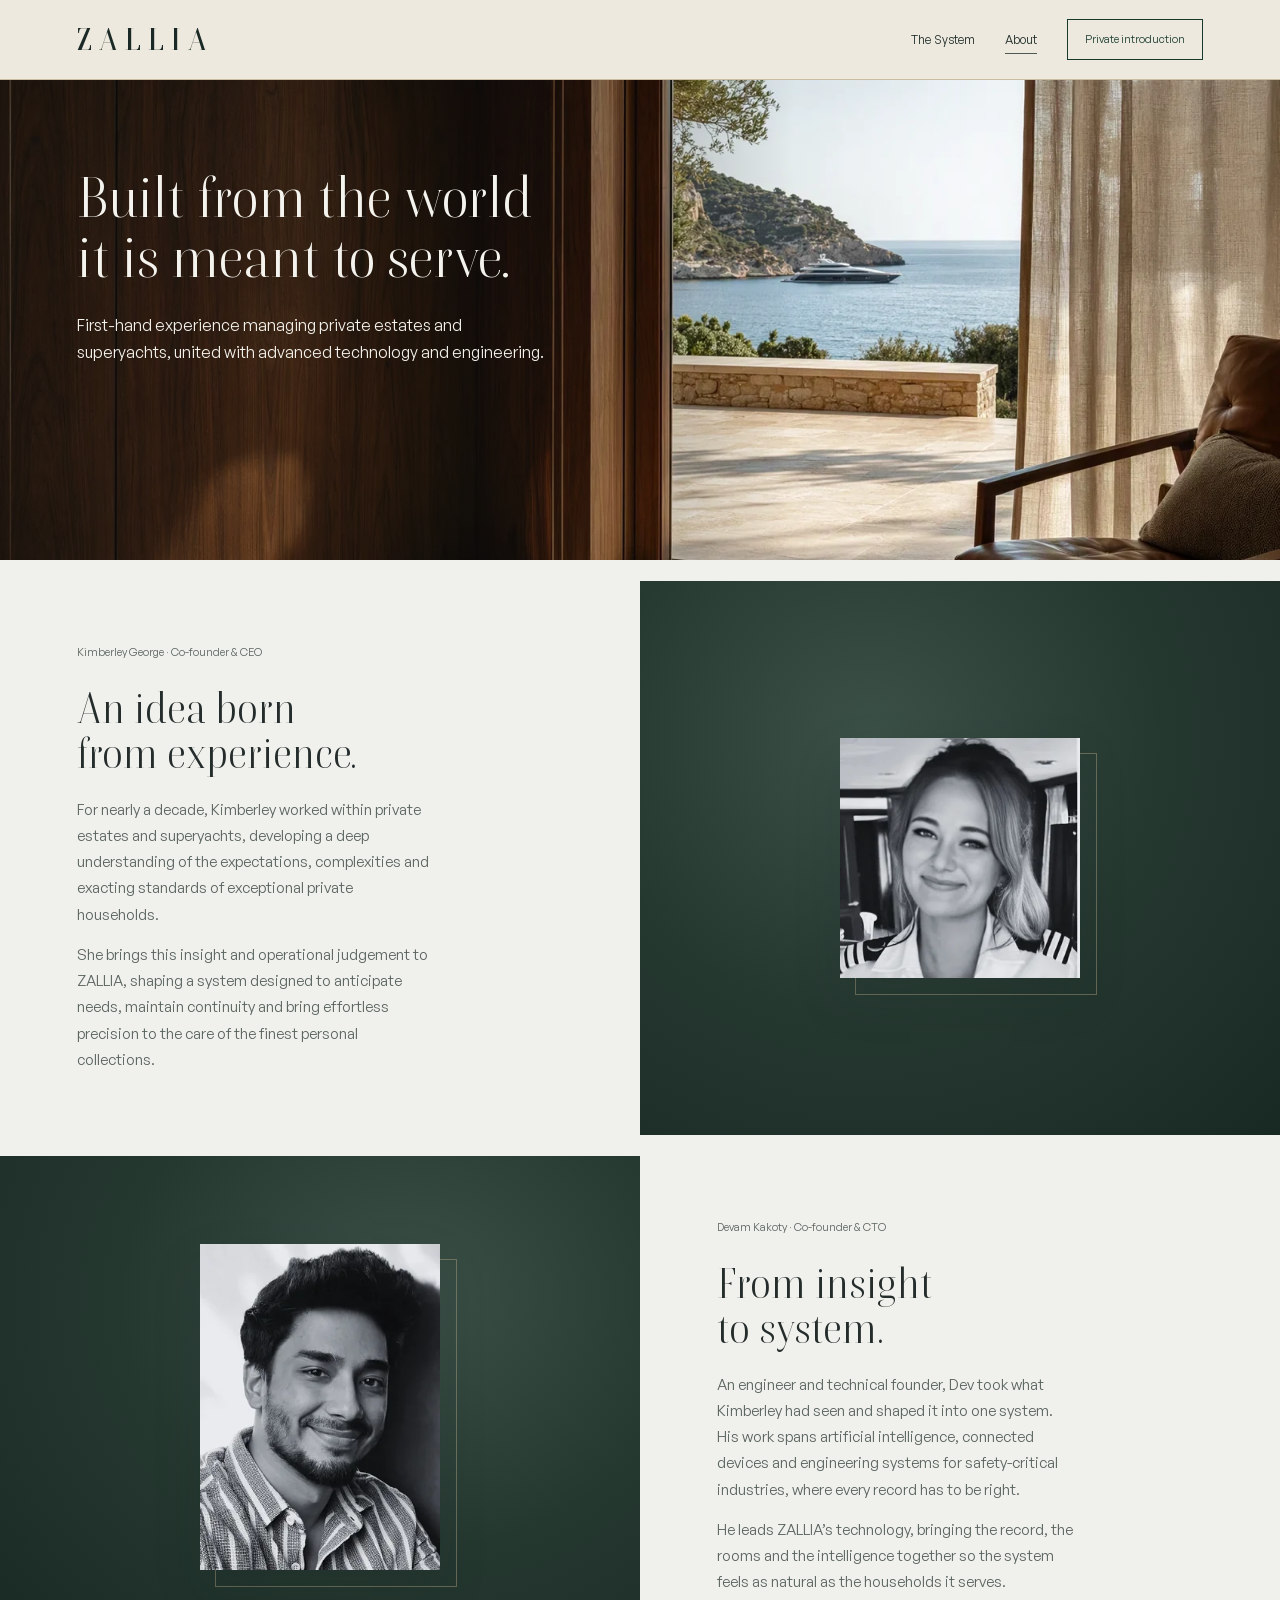
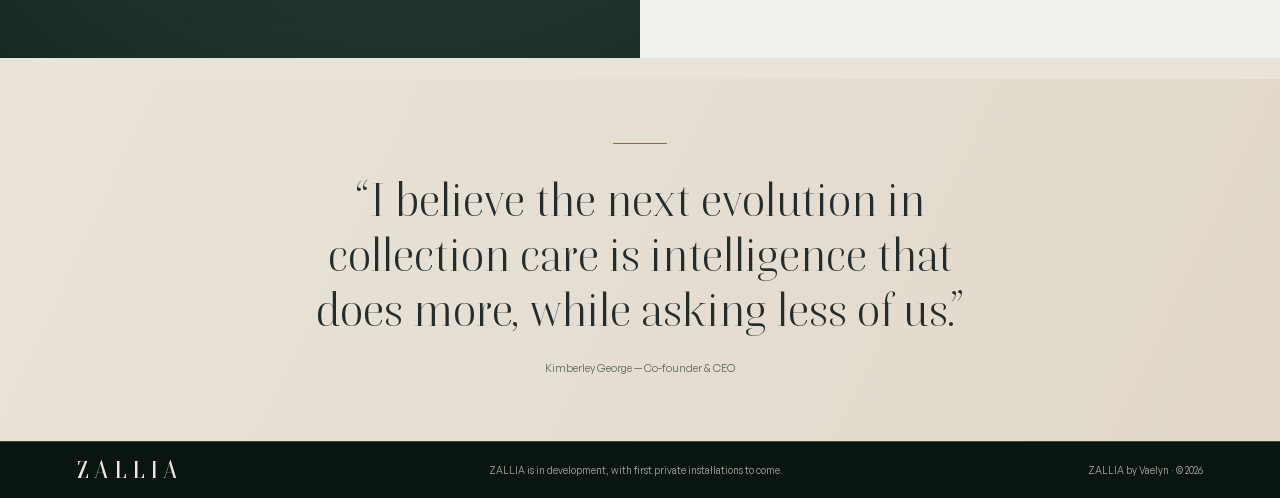
==== commit 723007e2: "Faster images on phones; Section 02 reads as the rooms' own record - Replace the 358 KB icon library" ====
--- a/about.html
+++ b/about.html
@@ -18,8 +18,9 @@
 <title>About — Zallia</title>
 <link href="shared/site.css" rel="stylesheet"/>
 <link href="shared/jade.css" rel="stylesheet"/>
-<script defer="" src="assets/lucide.min.js"></script>
+<script defer="" src="assets/icons.js"></script>
 <script defer="" src="shared/site.js"></script>
+<script defer="" src="shared/imageload.js"></script>
 <link href="shared/cinematic.css" rel="stylesheet"/><script defer="True" src="shared/cinematic.js"></script></head>
 <body class="inner-page about-page v2-experience">
 <a class="skip-link" href="#main">Skip to content</a>
--- a/shared/site.css
+++ b/shared/site.css
@@ -550,3 +550,9 @@
 .site-header .outline-button,.mobile-nav .outline-button{color:#173a2e;border-color:#173a2e}
 .text-link{color:#173a2e;border-bottom-color:rgb(23 58 46 / 42%)}
 .text-link:is(:hover,:focus-visible){color:#173a2e;border-bottom-color:#173a2e}
+/* Phones: comfortable tap targets for quiet links and the wordmark. */
+@media(max-width:700px){
+  .text-link{min-height:44px;display:inline-flex;align-items:center}
+  .site-header .wordmark{min-height:44px;display:inline-flex;align-items:center}
+  .closing-assurance{text-wrap:balance}
+}
--- a/shared/cinematic.css
+++ b/shared/cinematic.css
@@ -62,7 +62,7 @@
 /* System: one persistent visual world, with the same collection accumulating
    meaning as the copy advances. Source figures remain stacked without JS. */
 .system-journey-stage{display:none}
-@media(min-width:1000px){
+@media(min-width:860px){
   .system-journey.journey-enhanced{position:relative;display:grid;
     grid-template-columns:38% 62%;grid-template-rows:repeat(4,minmax(760px,98svh));
     background:var(--paper);isolation:isolate}
@@ -122,7 +122,7 @@
     mask-image:linear-gradient(#000,transparent)}
 }
 
-@media(max-width:999px){
+@media(max-width:859px){
   .system-journey-stage{display:none}
   .system-journey>.system-story{position:relative}
   .v2-experience .system-journey>.system-story::before{content:"";position:absolute;z-index:4;
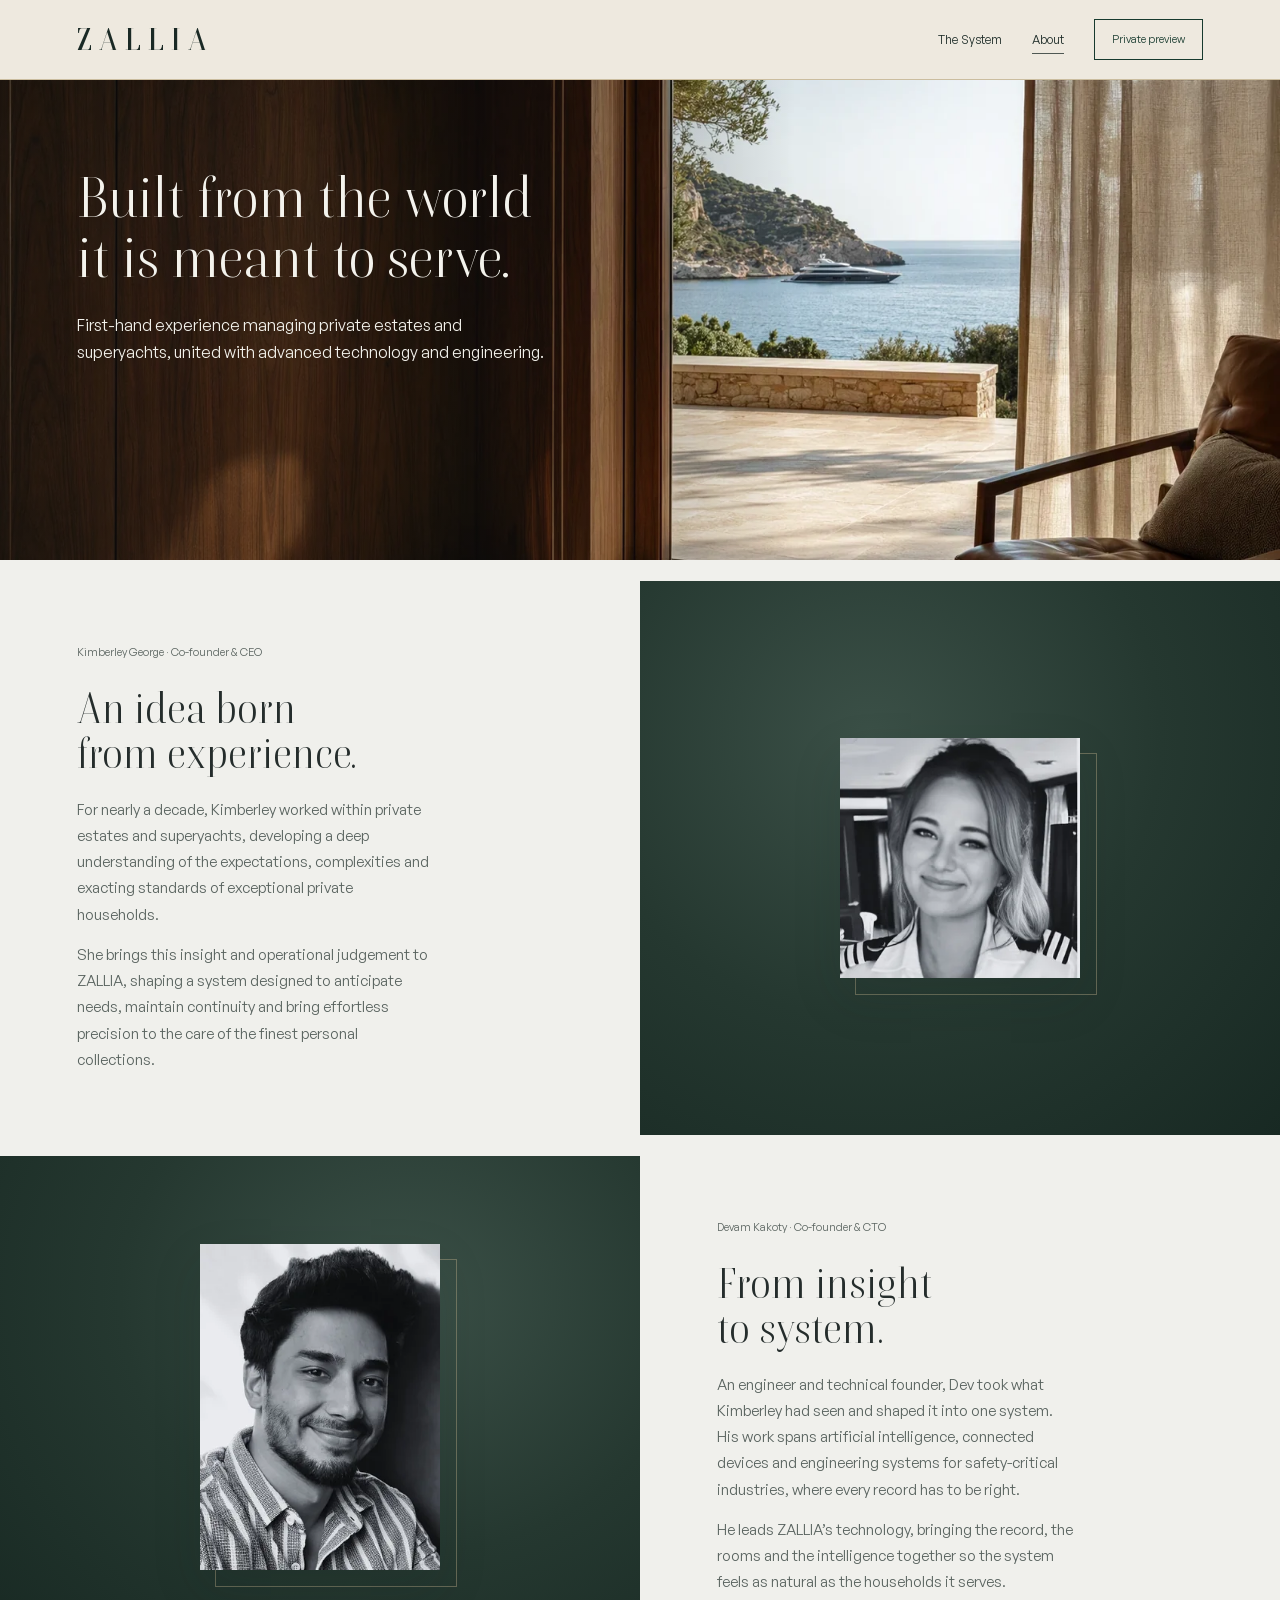
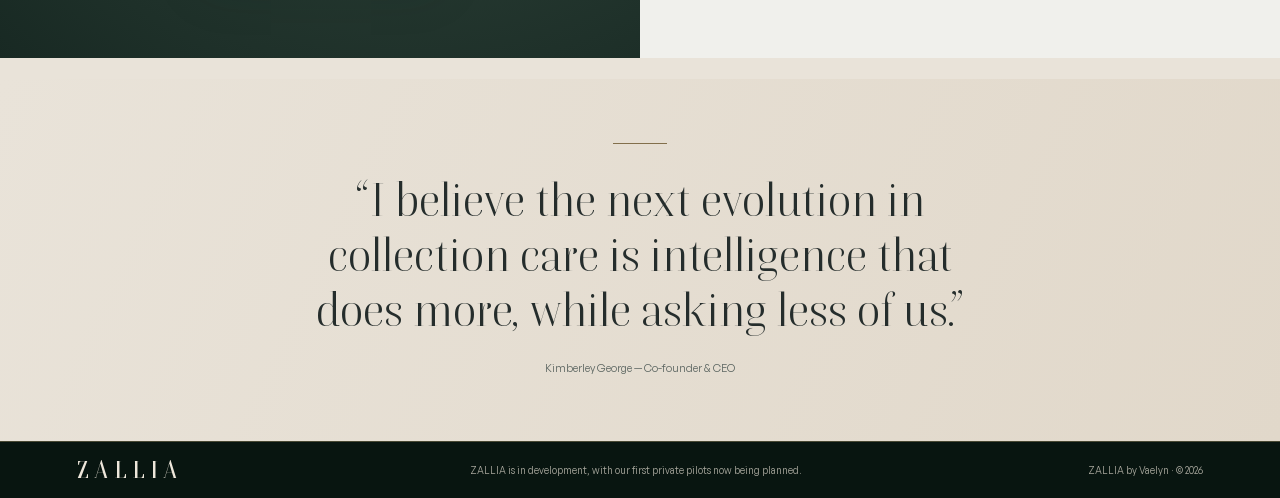
==== commit 4591130e: "Request a private preview: branded form, 'in development' moved into the closing - Every contact but" ====
--- a/about.html
+++ b/about.html
@@ -21,16 +21,17 @@
 <script defer="" src="assets/icons.js"></script>
 <script defer="" src="shared/site.js"></script>
 <script defer="" src="shared/imageload.js"></script>
+<script defer="" src="shared/preview-form.js"></script>
 <link href="shared/cinematic.css" rel="stylesheet"/><script defer="True" src="shared/cinematic.js"></script></head>
 <body class="inner-page about-page v2-experience">
 <a class="skip-link" href="#main">Skip to content</a>
 <header class="site-header">
 <a aria-label="Zallia home" class="wordmark" href="index.html">ZALLIA</a>
 <nav aria-label="Main navigation" class="desktop-nav"><a href="system.html">The System</a>
-<a aria-current="page" href="about.html">About</a><button class="outline-button compact" data-dialog="preview-dialog" type="button">Private introduction</button></nav>
+<a aria-current="page" href="about.html">About</a><button class="outline-button compact" data-dialog="preview-dialog" type="button">Private preview</button></nav>
 <button aria-controls="mobile-nav" aria-expanded="false" aria-label="Open navigation" class="icon-button menu-toggle" type="button"><i aria-hidden="true" data-lucide="menu"></i></button>
 <nav aria-label="Mobile navigation" class="mobile-nav" hidden="" id="mobile-nav"><a href="system.html">The System</a>
-<a aria-current="page" href="about.html">About</a><button class="outline-button" data-dialog="preview-dialog" type="button">Private introduction</button></nav>
+<a aria-current="page" href="about.html">About</a><button class="outline-button" data-dialog="preview-dialog" type="button">Private preview</button></nav>
 </header>
 <main id="main"><header class="page-intro about-intro">
 <img alt="" class="about-backdrop" decoding="async" fetchpriority="high" height="1152" loading="eager" sizes="100vw" src="assets/openings/about-1600.webp" srcset="assets/openings/about-640.webp 640w, assets/openings/about-960.webp 960w, assets/openings/about-1600.webp 1600w, assets/openings/about-2048.webp 2048w" width="2048"/>
@@ -63,18 +64,39 @@
 <div class="footer-main">
 <div class="footer-brand">
 <a aria-label="Zallia home" class="wordmark" href="index.html">ZALLIA</a>
-<p class="footer-status">ZALLIA is in development, with first private installations to come.</p>
+<p class="footer-status">ZALLIA is in development, with our first private pilots now being planned.</p>
 <p>ZALLIA by Vaelyn · © 2026</p>
 </div>
 </div>
 </footer>
 <dialog aria-labelledby="preview-title" id="preview-dialog">
-<button aria-label="Close private introduction" class="icon-button dialog-close" data-close="" type="button"><i aria-hidden="true" data-lucide="x"></i></button>
-<p class="eyebrow">A private introduction</p>
-<h2 id="preview-title">Let’s talk about<br/>your collection.</h2>
-<p>A private conversation about your collection and what you would like from Zallia. For you, or the people who care for it.</p>
-<a class="outline-button" href="mailto:kimberley.g@vaelyn.co?subject=Zallia%20private%20introduction&amp;body=Hello%20Kimberley%2C%0A%0AI%27d%20like%20a%20private%20introduction%20to%20Zallia.%0A%0A">Start a conversation<i aria-hidden="true" data-lucide="arrow-up-right"></i></a>
-<p class="dialog-note">Opens your email app.<br/><a href="mailto:kimberley.g@vaelyn.co">kimberley.g@vaelyn.co</a></p>
+<button aria-label="Close" class="icon-button dialog-close" data-close="" type="button"><i aria-hidden="true" data-lucide="x"></i></button>
+<div class="preview-request" data-preview-request="">
+<p class="eyebrow">A private preview</p>
+<h2 id="preview-title">Request a<br/>private preview.</h2>
+<p>A private walkthrough of ZALLIA and how it would work across your homes. For collectors, the households and family offices who care for them, and investors.</p>
+<form class="preview-form" data-endpoint="" data-to="kimberley.g@vaelyn.co" novalidate="">
+<div class="preview-field"><label for="pv-name">Name</label><input autocomplete="name" id="pv-name" name="name" required="" type="text"/></div>
+<div class="preview-field"><label for="pv-email">Email</label><input autocomplete="email" id="pv-email" name="email" required="" type="email"/></div>
+<div class="preview-field"><label for="pv-role">You are</label><select id="pv-role" name="role" required="">
+<option disabled="" selected="" value="">Select</option>
+<option>A collector or owner</option>
+<option>A family office or household team</option>
+<option>An investor</option>
+<option>Other</option>
+</select></div>
+<div class="preview-field"><label for="pv-note">Anything you would like us to know <span>(optional)</span></label><textarea id="pv-note" name="message" rows="3"></textarea></div>
+<input aria-hidden="true" autocomplete="off" class="preview-trap" name="botcheck" tabindex="-1" type="checkbox"/>
+<p aria-live="polite" class="preview-error" role="alert"></p>
+<button class="outline-button" type="submit">Request a preview</button>
+<p class="dialog-note">Seen only by the founders. We reply personally.</p>
+</form>
+</div>
+<div class="preview-thanks" hidden="" tabindex="-1">
+<p class="eyebrow">Received</p>
+<h2>Thank you.</h2>
+<p>We will be in touch personally to arrange your preview.</p>
+</div>
 </dialog>
 </body>
 </html>
--- a/shared/site.css
+++ b/shared/site.css
@@ -556,3 +556,25 @@
   .site-header .wordmark{min-height:44px;display:inline-flex;align-items:center}
   .closing-assurance{text-wrap:balance}
 }
+
+/* Private preview request: a quiet form in the site's own register. */
+.preview-form{display:grid;gap:18px;margin-top:6px}
+.preview-field{display:grid;gap:7px}
+.preview-field label{font:500 10px/1.4 var(--sans);letter-spacing:1.6px;text-transform:uppercase;color:var(--muted)}
+.preview-field label span{letter-spacing:.4px;text-transform:none;font-weight:400}
+.preview-field :is(input,select,textarea){width:100%;font:400 15px/1.5 var(--sans);color:var(--ink);background:transparent;
+  border:0;border-bottom:1px solid rgb(37 45 44 / 32%);border-radius:0;padding:8px 0 9px;transition:border-color .25s ease}
+.preview-field select{appearance:none;-webkit-appearance:none;cursor:pointer;padding-right:22px;
+  background:url("data:image/svg+xml,%3Csvg xmlns='http://www.w3.org/2000/svg' width='12' height='8' fill='none' stroke='%2359635f' stroke-width='1.4'%3E%3Cpath d='M1 1.5l5 5 5-5'/%3E%3C/svg%3E") right 2px center/12px 8px no-repeat}
+.preview-field textarea{resize:vertical;min-height:72px}
+.preview-field :is(input,select,textarea):focus{outline:none;border-bottom-color:#c4a465}
+.preview-field :is(input,select,textarea):focus-visible{outline:none;box-shadow:0 1px 0 0 #c4a465}
+.preview-field [aria-invalid="true"]{border-bottom-color:#9a4a3a}
+.preview-trap{position:absolute;left:-9999px;width:1px;height:1px;opacity:0}
+.preview-form .outline-button{justify-content:center;margin-top:8px}
+.preview-form .outline-button[disabled]{opacity:.55;cursor:progress}
+dialog .preview-error{min-height:0;margin:0;font-size:12.5px;color:#8a3f31}
+dialog .preview-error:empty{display:none}
+dialog .preview-form .dialog-note{margin-top:0;text-align:center}
+.preview-thanks:focus{outline:none}
+@media(max-width:480px){.preview-form{gap:15px}.preview-field :is(input,select,textarea){font-size:16px}}
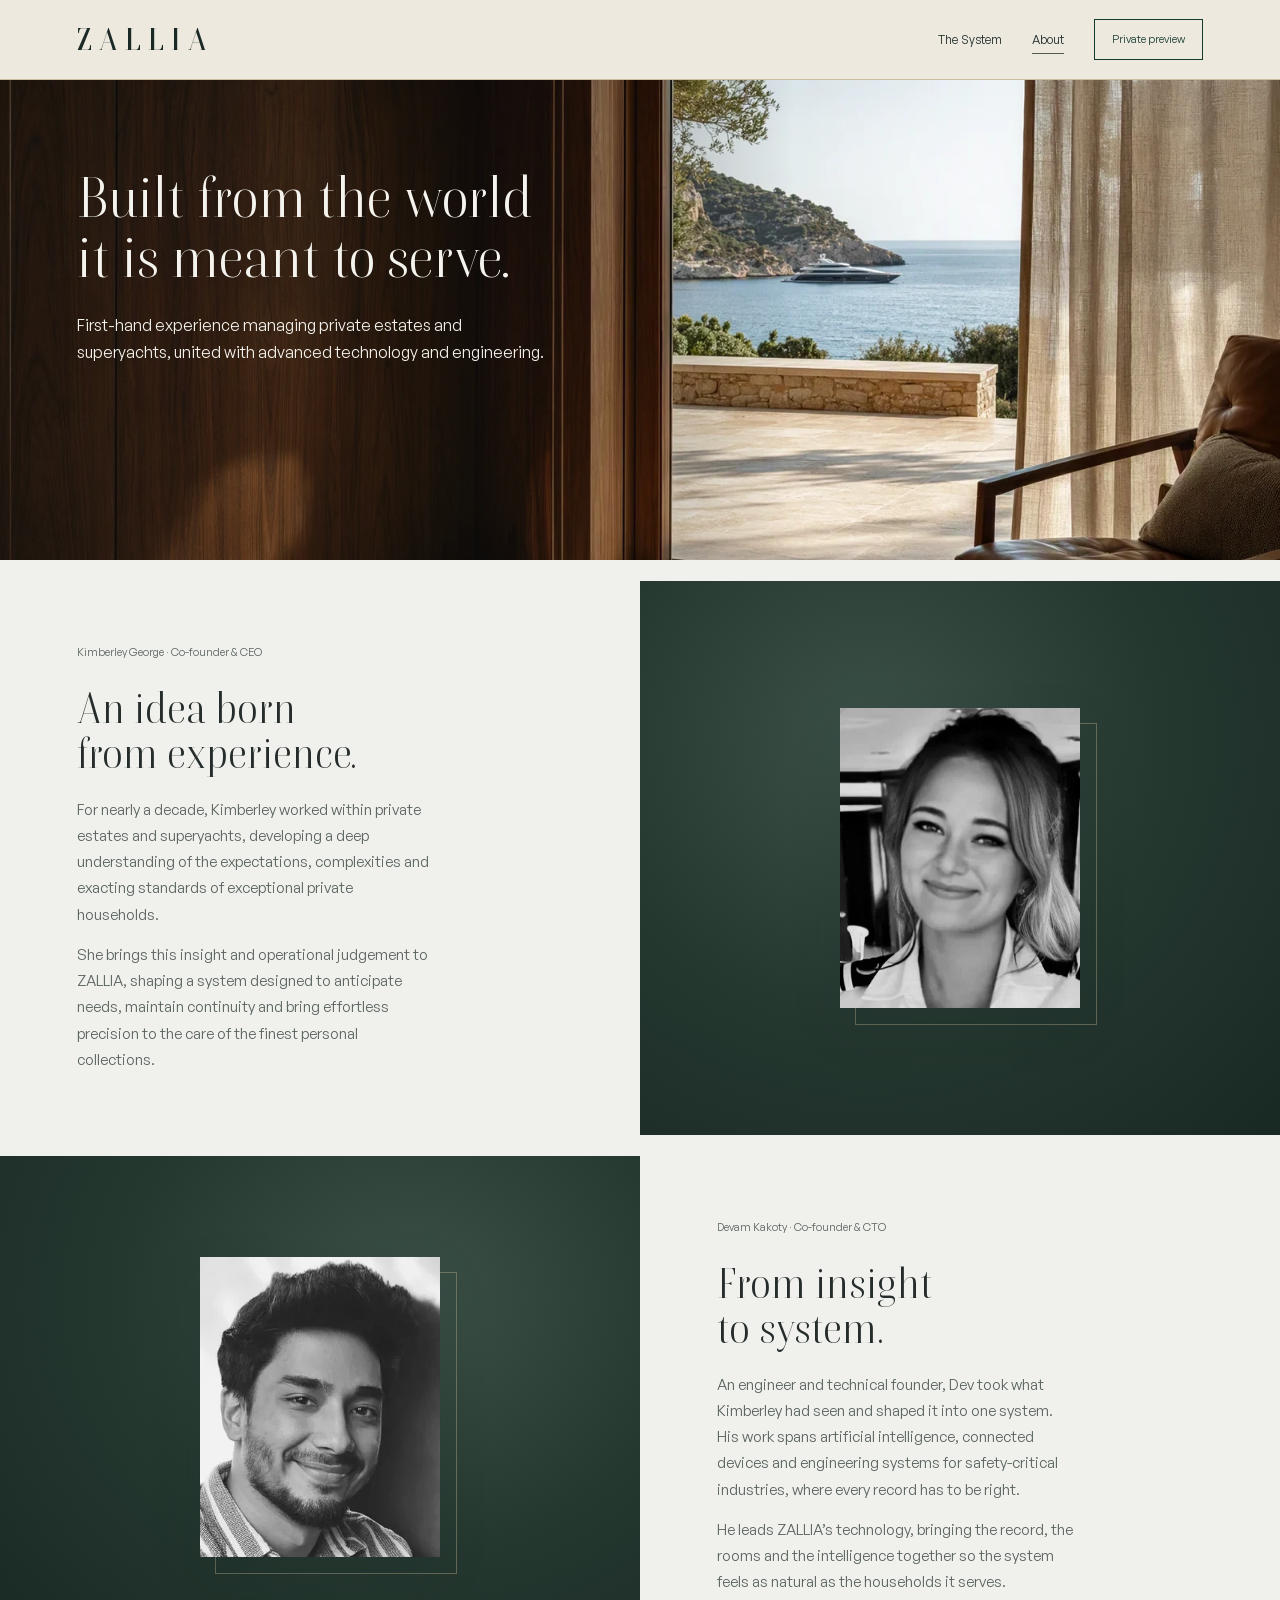
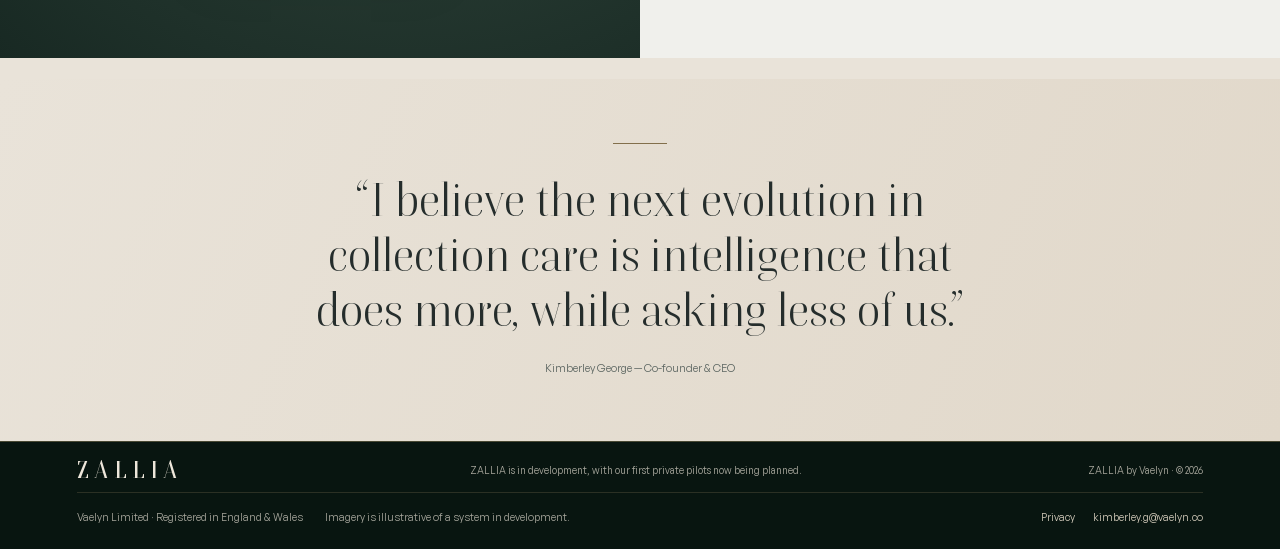
==== commit 26ec9f31: "Site polish: company footer and privacy notice, the installation, a quieter hero - Footer on every p" ====
--- a/about.html
+++ b/about.html
@@ -4,18 +4,18 @@
 <meta charset="utf-8"/>
 <meta content="width=device-width, initial-scale=1" name="viewport"/>
 <meta content="index, follow" name="robots"/>
-<meta content="The operational experience and technical ambition behind Zallia." name="description"/>
+<meta content="The operational experience and technical ambition behind ZALLIA." name="description"/>
 <meta content="#133026" name="theme-color"/>
 <link href="https://www.vaelyn.co/about.html" rel="canonical"/>
 <link href="assets/brand/favicon.svg" rel="icon" type="image/svg+xml"/>
 <meta content="website" property="og:type"/>
-<meta content="About — Zallia" property="og:title"/>
+<meta content="About — ZALLIA" property="og:title"/>
 <meta content="First-hand experience managing private estates and superyachts, united with advanced technology and engineering." property="og:description"/>
 <meta content="https://www.vaelyn.co/about.html" property="og:url"/>
 <meta content="https://www.vaelyn.co/assets/social/og-card.jpg" property="og:image"/>
 <meta content="summary_large_image" name="twitter:card"/>
 <meta content="https://www.vaelyn.co/assets/social/og-card.jpg" name="twitter:image"/>
-<title>About — Zallia</title>
+<title>About — ZALLIA</title>
 <link href="shared/site.css" rel="stylesheet"/>
 <link href="shared/jade.css" rel="stylesheet"/>
 <script defer="" src="assets/icons.js"></script>
@@ -26,7 +26,7 @@
 <body class="inner-page about-page v2-experience">
 <a class="skip-link" href="#main">Skip to content</a>
 <header class="site-header">
-<a aria-label="Zallia home" class="wordmark" href="index.html">ZALLIA</a>
+<a aria-label="ZALLIA home" class="wordmark" href="index.html">ZALLIA</a>
 <nav aria-label="Main navigation" class="desktop-nav"><a href="system.html">The System</a>
 <a aria-current="page" href="about.html">About</a><button class="outline-button compact" data-dialog="preview-dialog" type="button">Private preview</button></nav>
 <button aria-controls="mobile-nav" aria-expanded="false" aria-label="Open navigation" class="icon-button menu-toggle" type="button"><i aria-hidden="true" data-lucide="menu"></i></button>
@@ -45,7 +45,7 @@
 from experience.</h2><p>For nearly a decade, Kimberley worked within private estates and superyachts, developing a deep understanding of the expectations, complexities and exacting standards of exceptional private households.</p><p>She brings this insight and operational judgement to ZALLIA, shaping a system designed to anticipate needs, maintain continuity and bring effortless precision to the care of the finest personal collections.</p>
 </div>
 <figure class="founder-portrait">
-<img alt="Kimberley George, co-founder of Zallia." decoding="async" height="512" loading="lazy" sizes="(max-width: 600px) 180px, 240px" src="assets/founders/kimberley-318.webp" srcset="assets/founders/kimberley-180.webp 180w, assets/founders/kimberley-318.webp 318w, assets/founders/kimberley-512.webp 512w" width="512"/>
+<img alt="Kimberley George, co-founder of ZALLIA." decoding="async" height="512" loading="lazy" sizes="(max-width: 600px) 180px, 240px" src="assets/founders/kimberley-p320.webp" srcset="assets/founders/kimberley-p200.webp 200w, assets/founders/kimberley-p320.webp 320w, assets/founders/kimberley-p410.webp 410w" width="410"/>
 </figure>
 </section><section class="founder-story founder-reverse" id="engineering">
 <div class="founder-copy">
@@ -54,7 +54,7 @@
 to system.</h2><p>An engineer and technical founder, Dev took what Kimberley had seen and shaped it into one system. His work spans artificial intelligence, connected devices and engineering systems for safety-critical industries, where every record has to be right.</p><p>He leads ZALLIA&rsquo;s technology, bringing the record, the rooms and the intelligence together so the system feels as natural as the households it serves.</p>
 </div>
 <figure class="founder-portrait">
-<img alt="Devam Kakoty, co-founder of Zallia." decoding="async" height="594" loading="lazy" sizes="(max-width: 600px) 180px, 240px" src="assets/founders/devam-318.webp" srcset="assets/founders/devam-180.webp 180w, assets/founders/devam-318.webp 318w, assets/founders/devam-437.webp 437w" width="437"/>
+<img alt="Devam Kakoty, co-founder of ZALLIA." decoding="async" height="512" loading="lazy" sizes="(max-width: 600px) 180px, 240px" src="assets/founders/devam-p320.webp" srcset="assets/founders/devam-p200.webp 200w, assets/founders/devam-p320.webp 320w, assets/founders/devam-p410.webp 410w" width="410"/>
 </figure>
 </section><section aria-label="Our ambition" class="founder-statement">
 <blockquote class="pull-quote">“I believe the next evolution in collection care is intelligence that does more, while asking less of us.”</blockquote>
@@ -63,28 +63,25 @@
 <footer class="site-footer">
 <div class="footer-main">
 <div class="footer-brand">
-<a aria-label="Zallia home" class="wordmark" href="index.html">ZALLIA</a>
+<a aria-label="ZALLIA home" class="wordmark" href="index.html">ZALLIA</a>
 <p class="footer-status">ZALLIA is in development, with our first private pilots now being planned.</p>
 <p>ZALLIA by Vaelyn · © 2026</p>
+</div>
+<div class="footer-legal">
+<p>Vaelyn Limited &middot; Registered in England &amp; Wales</p>
+<p class="footer-note">Imagery is illustrative of a system in development.</p>
+<nav aria-label="Legal and contact" class="footer-links"><a href="privacy.html">Privacy</a><a href="mailto:kimberley.g@vaelyn.co">kimberley.g@vaelyn.co</a></nav>
 </div>
 </div>
 </footer>
 <dialog aria-labelledby="preview-title" id="preview-dialog">
 <button aria-label="Close" class="icon-button dialog-close" data-close="" type="button"><i aria-hidden="true" data-lucide="x"></i></button>
 <div class="preview-request" data-preview-request="">
-<p class="eyebrow">A private preview</p>
 <h2 id="preview-title">Request a<br/>private preview.</h2>
-<p>A private walkthrough of ZALLIA and how it would work across your homes. For collectors, the households and family offices who care for them, and investors.</p>
+<p>It begins with a private conversation. We then visit your homes to understand your collection and the way your household runs, and recommend a ZALLIA installation shaped around both.</p>
 <form class="preview-form" data-endpoint="" data-to="kimberley.g@vaelyn.co" novalidate="">
 <div class="preview-field"><label for="pv-name">Name</label><input autocomplete="name" id="pv-name" name="name" required="" type="text"/></div>
 <div class="preview-field"><label for="pv-email">Email</label><input autocomplete="email" id="pv-email" name="email" required="" type="email"/></div>
-<div class="preview-field"><label for="pv-role">You are</label><select id="pv-role" name="role" required="">
-<option disabled="" selected="" value="">Select</option>
-<option>A collector or owner</option>
-<option>A family office or household team</option>
-<option>An investor</option>
-<option>Other</option>
-</select></div>
 <div class="preview-field"><label for="pv-note">Anything you would like us to know <span>(optional)</span></label><textarea id="pv-note" name="message" rows="3"></textarea></div>
 <input aria-hidden="true" autocomplete="off" class="preview-trap" name="botcheck" tabindex="-1" type="checkbox"/>
 <p aria-live="polite" class="preview-error" role="alert"></p>
--- a/shared/site.css
+++ b/shared/site.css
@@ -578,3 +578,51 @@
 dialog .preview-form .dialog-note{margin-top:0;text-align:center}
 .preview-thanks:focus{outline:none}
 @media(max-width:480px){.preview-form{gap:15px}.preview-field :is(input,select,textarea){font-size:16px}}
+
+/* The private preview in the site's own evergreen, with parchment type:
+   the same pairing as the film, the hero and the rooms. */
+#preview-dialog{--parch:#efe9dc;--parch-soft:rgb(239 233 220 / 80%);--parch-faint:rgb(239 233 220 / 62%);
+  --focus-ring:#e2c48a;color:var(--parch);
+  background:linear-gradient(rgb(19 48 38 / 82%),rgb(19 48 38 / 88%)),var(--jade-texture,none) center/cover,#133026;
+  box-shadow:0 0 0 1px rgb(226 196 140 / 22%),0 30px 80px rgb(0 0 0 / 35%)}
+#preview-dialog::backdrop{background:rgb(12 22 18 / 62%)}
+#preview-dialog h2{color:var(--parch)}
+#preview-dialog .eyebrow{color:#d9c08c}
+#preview-dialog p{color:var(--parch-soft)}
+#preview-dialog .dialog-close{color:var(--parch)}
+#preview-dialog .preview-field label{color:var(--parch-faint)}
+#preview-dialog .preview-field :is(input,select,textarea){color:var(--parch);border-bottom-color:rgb(239 233 220 / 34%)}
+#preview-dialog .preview-field select option{color:#252d2c;background:#efe9dc}
+#preview-dialog .preview-field select:invalid{color:var(--parch-faint)}
+#preview-dialog .preview-field select{background-image:url("data:image/svg+xml,%3Csvg xmlns='http://www.w3.org/2000/svg' width='12' height='8' fill='none' stroke='%23efe9dc' stroke-opacity='.75' stroke-width='1.4'%3E%3Cpath d='M1 1.5l5 5 5-5'/%3E%3C/svg%3E")}
+#preview-dialog .preview-field :is(input,select,textarea):focus{border-bottom-color:#d9b979}
+#preview-dialog .preview-field :is(input,select,textarea):focus-visible{box-shadow:0 1px 0 0 #d9b979}
+#preview-dialog .preview-field [aria-invalid="true"]{border-bottom-color:#e39a86}
+#preview-dialog .preview-error{color:#f0b3a3}
+#preview-dialog .preview-error a{color:inherit;text-decoration:underline}
+#preview-dialog .outline-button{color:var(--parch);border-color:rgb(239 233 220 / 58%)}
+#preview-dialog .dialog-note{color:var(--parch-faint)}
+#preview-dialog input:-webkit-autofill{-webkit-text-fill-color:#efe9dc;caret-color:#efe9dc;transition:background-color 9999s 0s}
+
+/* Footer: company, the honest note, and the way to reach us. */
+.footer-legal{display:flex;flex-wrap:wrap;align-items:center;gap:6px 22px;padding:12px 0 14px;border-top:1px solid rgb(168 148 104 / 22%);
+  font:10.5px/1.6 var(--sans);color:#aaa99f}
+.footer-legal p{margin:0}
+.footer-note{flex:1 1 auto}
+.footer-links{display:flex;gap:18px;flex-wrap:wrap}
+.footer-links a{color:#d8cfbf;text-decoration:none;min-height:24px;display:inline-flex;align-items:center}
+.footer-links a:hover,.footer-links a:focus-visible{text-decoration:underline;text-underline-offset:4px}
+@media(max-width:700px){.footer-legal{flex-direction:column;align-items:flex-start;gap:6px}.footer-links a{min-height:44px}}
+
+/* Privacy notice. */
+.legal-page{max-width:760px;margin:0 auto;padding:clamp(56px,8vw,112px) var(--gutter) clamp(72px,9vw,128px)}
+.legal-head{margin-bottom:clamp(40px,5vw,64px);padding-bottom:28px;border-bottom:1px solid rgb(31 43 39 / 14%)}
+.legal-head h1{font-family:var(--serif);font-weight:400;font-size:clamp(40px,5vw,64px);line-height:1.06;color:var(--ink-strong,#1d2a26);margin:18px 0 20px}
+.legal-updated{font-size:12px;color:var(--muted)}
+.legal-body h2{font-family:var(--serif);font-weight:400;font-size:clamp(22px,2vw,26px);color:var(--ink-strong,#1d2a26);margin:36px 0 10px}
+.legal-body p{font-size:15.5px;line-height:1.75;color:#3c4743;max-width:62ch}
+.legal-body a{color:inherit;text-decoration:underline;text-underline-offset:3px}
+
+/* Founders: one portrait treatment, the same shape and frame for both. */
+.founder-portrait::before,.founder-reverse .founder-portrait::before{aspect-ratio:4/5}
+.founder-portrait img{aspect-ratio:4/5;object-fit:cover}
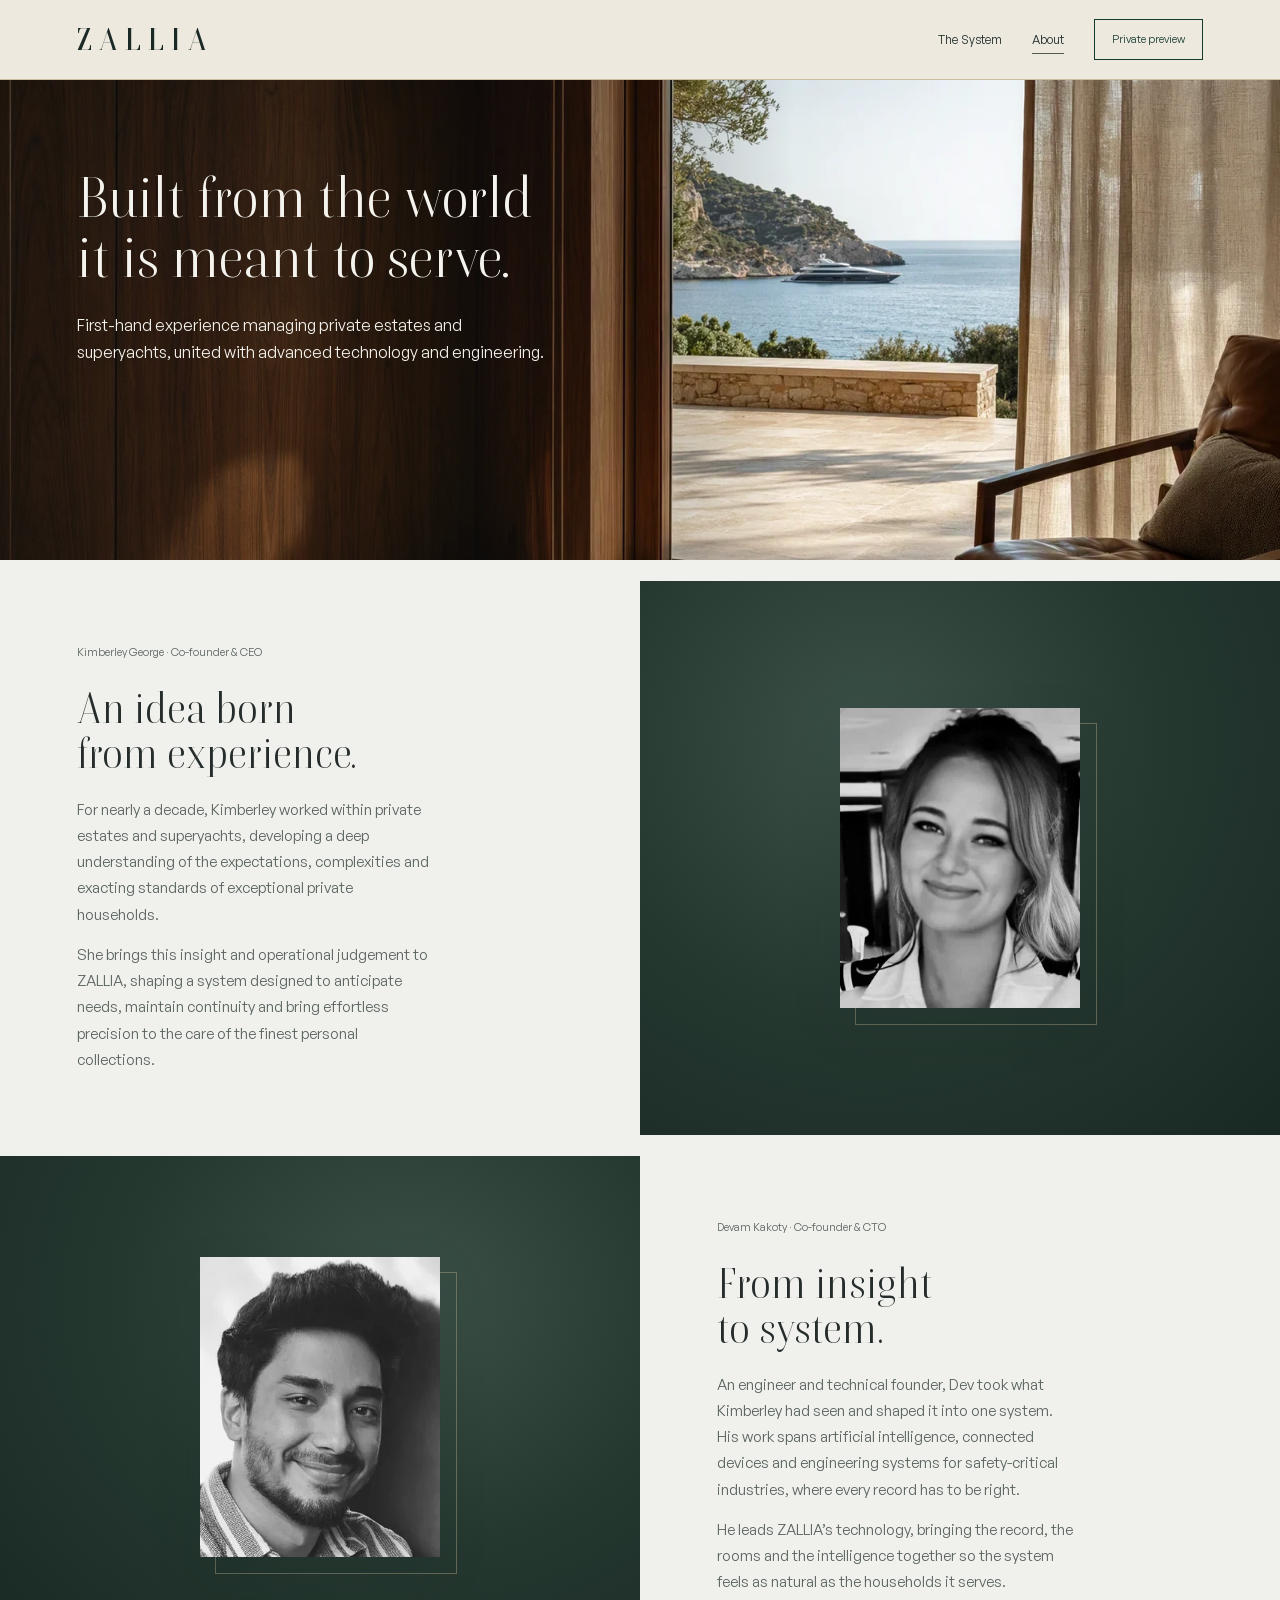
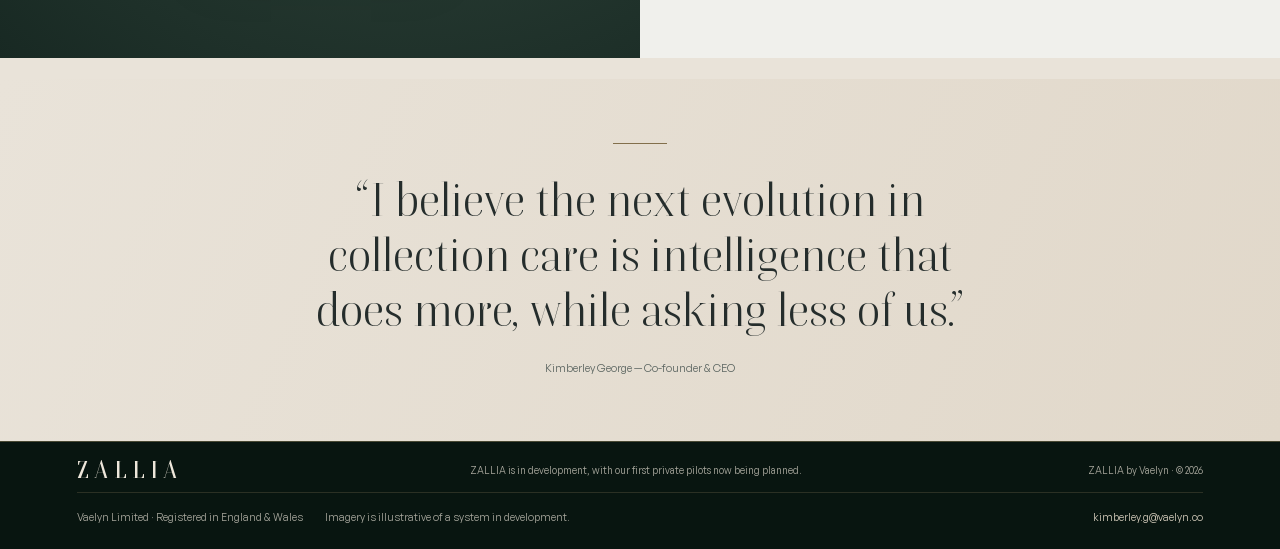
==== commit b383b28f: "Hero restored to the full room; installation as a close view; email that works - Hero: back to the r" ====
--- a/about.html
+++ b/about.html
@@ -21,6 +21,7 @@
 <script defer="" src="assets/icons.js"></script>
 <script defer="" src="shared/site.js"></script>
 <script defer="" src="shared/imageload.js"></script>
+<script defer="" src="shared/mail.js"></script>
 <script defer="" src="shared/preview-form.js"></script>
 <link href="shared/cinematic.css" rel="stylesheet"/><script defer="True" src="shared/cinematic.js"></script></head>
 <body class="inner-page about-page v2-experience">
@@ -70,7 +71,7 @@
 <div class="footer-legal">
 <p>Vaelyn Limited &middot; Registered in England &amp; Wales</p>
 <p class="footer-note">Imagery is illustrative of a system in development.</p>
-<nav aria-label="Legal and contact" class="footer-links"><a href="privacy.html">Privacy</a><a href="mailto:kimberley.g@vaelyn.co">kimberley.g@vaelyn.co</a></nav>
+<nav aria-label="Contact" class="footer-links"><a href="mailto:kimberley.g@vaelyn.co">kimberley.g@vaelyn.co</a></nav>
 </div>
 </div>
 </footer>
@@ -86,13 +87,14 @@
 <input aria-hidden="true" autocomplete="off" class="preview-trap" name="botcheck" tabindex="-1" type="checkbox"/>
 <p aria-live="polite" class="preview-error" role="alert"></p>
 <button class="outline-button" type="submit">Request a preview</button>
-<p class="dialog-note">Seen only by the founders. We reply personally.</p>
+<p class="dialog-note">Used only to reply to you. We reply personally.</p>
 </form>
 </div>
 <div class="preview-thanks" hidden="" tabindex="-1">
 <p class="eyebrow">Received</p>
 <h2>Thank you.</h2>
 <p>We will be in touch personally to arrange your preview.</p>
+<div class="mail-choices" hidden=""></div>
 </div>
 </dialog>
 </body>
--- a/shared/site.css
+++ b/shared/site.css
@@ -621,8 +621,18 @@
 .legal-updated{font-size:12px;color:var(--muted)}
 .legal-body h2{font-family:var(--serif);font-weight:400;font-size:clamp(22px,2vw,26px);color:var(--ink-strong,#1d2a26);margin:36px 0 10px}
 .legal-body p{font-size:15.5px;line-height:1.75;color:#3c4743;max-width:62ch}
+.legal-body p+p{margin-top:18px}
 .legal-body a{color:inherit;text-decoration:underline;text-underline-offset:3px}
 
 /* Founders: one portrait treatment, the same shape and frame for both. */
 .founder-portrait::before,.founder-reverse .founder-portrait::before{aspect-ratio:4/5}
 .founder-portrait img{aspect-ratio:4/5;object-fit:cover}
+
+/* Email chooser. */
+.mail-pop{position:absolute;z-index:80;padding:8px;background:#0f1f19;border:1px solid rgb(226 196 140 / 28%);box-shadow:0 18px 40px rgb(0 0 0 / 35%)}
+.mail-choices{display:flex;flex-direction:column;min-width:190px}
+.mail-choice{display:flex;align-items:center;min-height:44px;padding:0 14px;font:400 13px/1.4 var(--sans);color:#efe9dc;text-decoration:none;
+  background:none;border:0;text-align:left;cursor:pointer}
+.mail-choice+.mail-choice{border-top:1px solid rgb(239 233 220 / 10%)}
+.mail-choice:hover,.mail-choice:focus-visible{background:rgb(239 233 220 / 8%);outline:none}
+#preview-dialog .mail-choices{margin-top:22px;border:1px solid rgb(239 233 220 / 22%)}
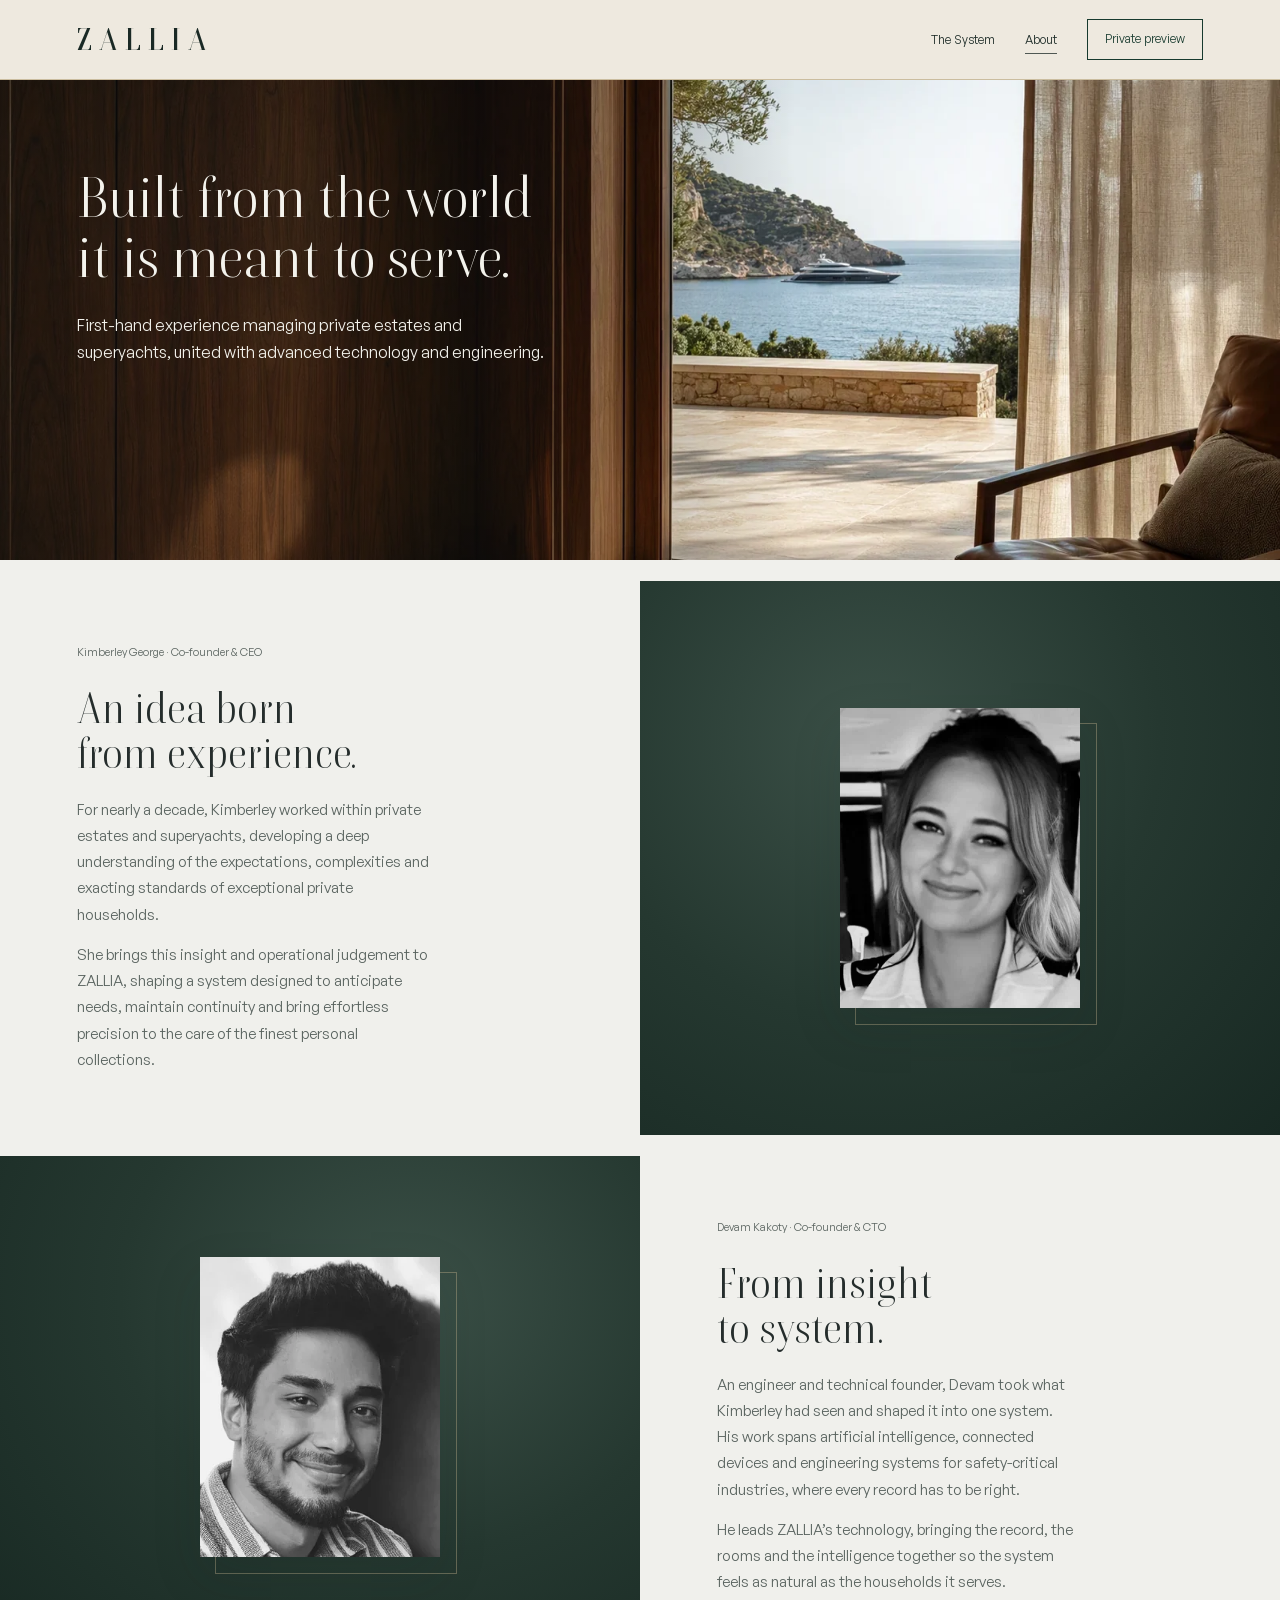
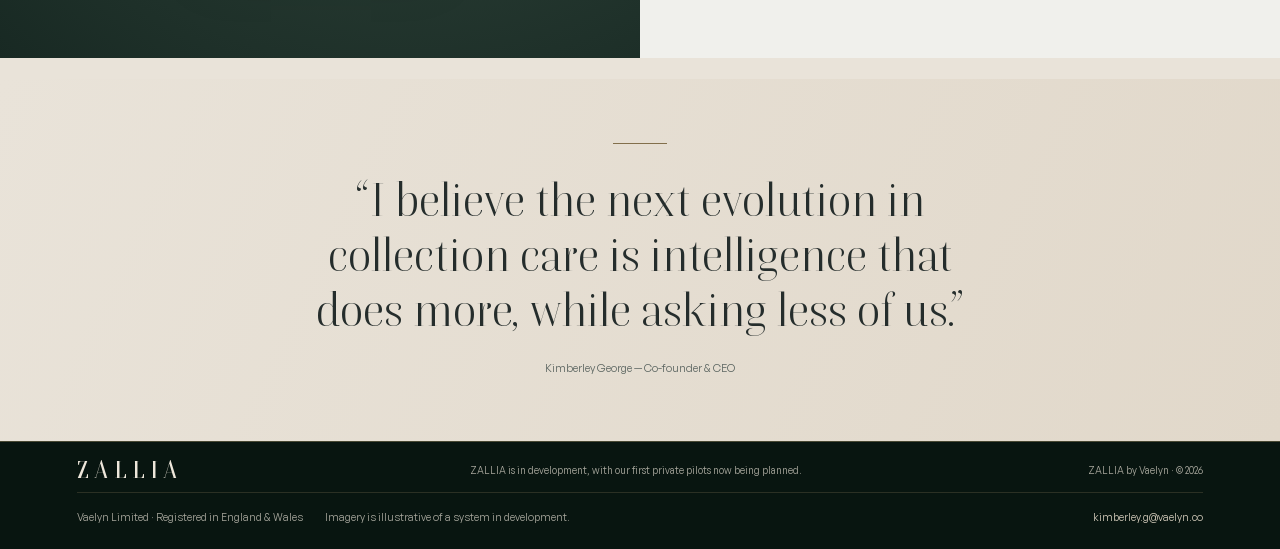
==== commit 05e12883: "Wording and menu fixes from review - Private preview in the menu is a real link to the closing invit" ====
--- a/about.html
+++ b/about.html
@@ -29,10 +29,10 @@
 <header class="site-header">
 <a aria-label="ZALLIA home" class="wordmark" href="index.html">ZALLIA</a>
 <nav aria-label="Main navigation" class="desktop-nav"><a href="system.html">The System</a>
-<a aria-current="page" href="about.html">About</a><button class="outline-button compact" data-dialog="preview-dialog" type="button">Private preview</button></nav>
+<a aria-current="page" href="about.html">About</a><a class="outline-button compact" data-dialog="preview-dialog" href="index.html#introduction" role="button">Private preview</a></nav>
 <button aria-controls="mobile-nav" aria-expanded="false" aria-label="Open navigation" class="icon-button menu-toggle" type="button"><i aria-hidden="true" data-lucide="menu"></i></button>
 <nav aria-label="Mobile navigation" class="mobile-nav" hidden="" id="mobile-nav"><a href="system.html">The System</a>
-<a aria-current="page" href="about.html">About</a><button class="outline-button" data-dialog="preview-dialog" type="button">Private preview</button></nav>
+<a aria-current="page" href="about.html">About</a><a class="outline-button" data-dialog="preview-dialog" href="index.html#introduction" role="button">Private preview</a></nav>
 </header>
 <main id="main"><header class="page-intro about-intro">
 <img alt="" class="about-backdrop" decoding="async" fetchpriority="high" height="1152" loading="eager" sizes="100vw" src="assets/openings/about-1600.webp" srcset="assets/openings/about-640.webp 640w, assets/openings/about-960.webp 960w, assets/openings/about-1600.webp 1600w, assets/openings/about-2048.webp 2048w" width="2048"/>
@@ -52,7 +52,7 @@
 <div class="founder-copy">
 <p class="section-label">Devam Kakoty · Co-founder &amp; CTO</p>
 <h2>From insight<br/>
-to system.</h2><p>An engineer and technical founder, Dev took what Kimberley had seen and shaped it into one system. His work spans artificial intelligence, connected devices and engineering systems for safety-critical industries, where every record has to be right.</p><p>He leads ZALLIA&rsquo;s technology, bringing the record, the rooms and the intelligence together so the system feels as natural as the households it serves.</p>
+to system.</h2><p>An engineer and technical founder, Devam took what Kimberley had seen and shaped it into one system. His work spans artificial intelligence, connected devices and engineering systems for safety-critical industries, where every record has to be right.</p><p>He leads ZALLIA&rsquo;s technology, bringing the record, the rooms and the intelligence together so the system feels as natural as the households it serves.</p>
 </div>
 <figure class="founder-portrait">
 <img alt="Devam Kakoty, co-founder of ZALLIA." decoding="async" height="512" loading="lazy" sizes="(max-width: 600px) 180px, 240px" src="assets/founders/devam-p320.webp" srcset="assets/founders/devam-p200.webp 200w, assets/founders/devam-p320.webp 320w, assets/founders/devam-p410.webp 410w" width="410"/>
